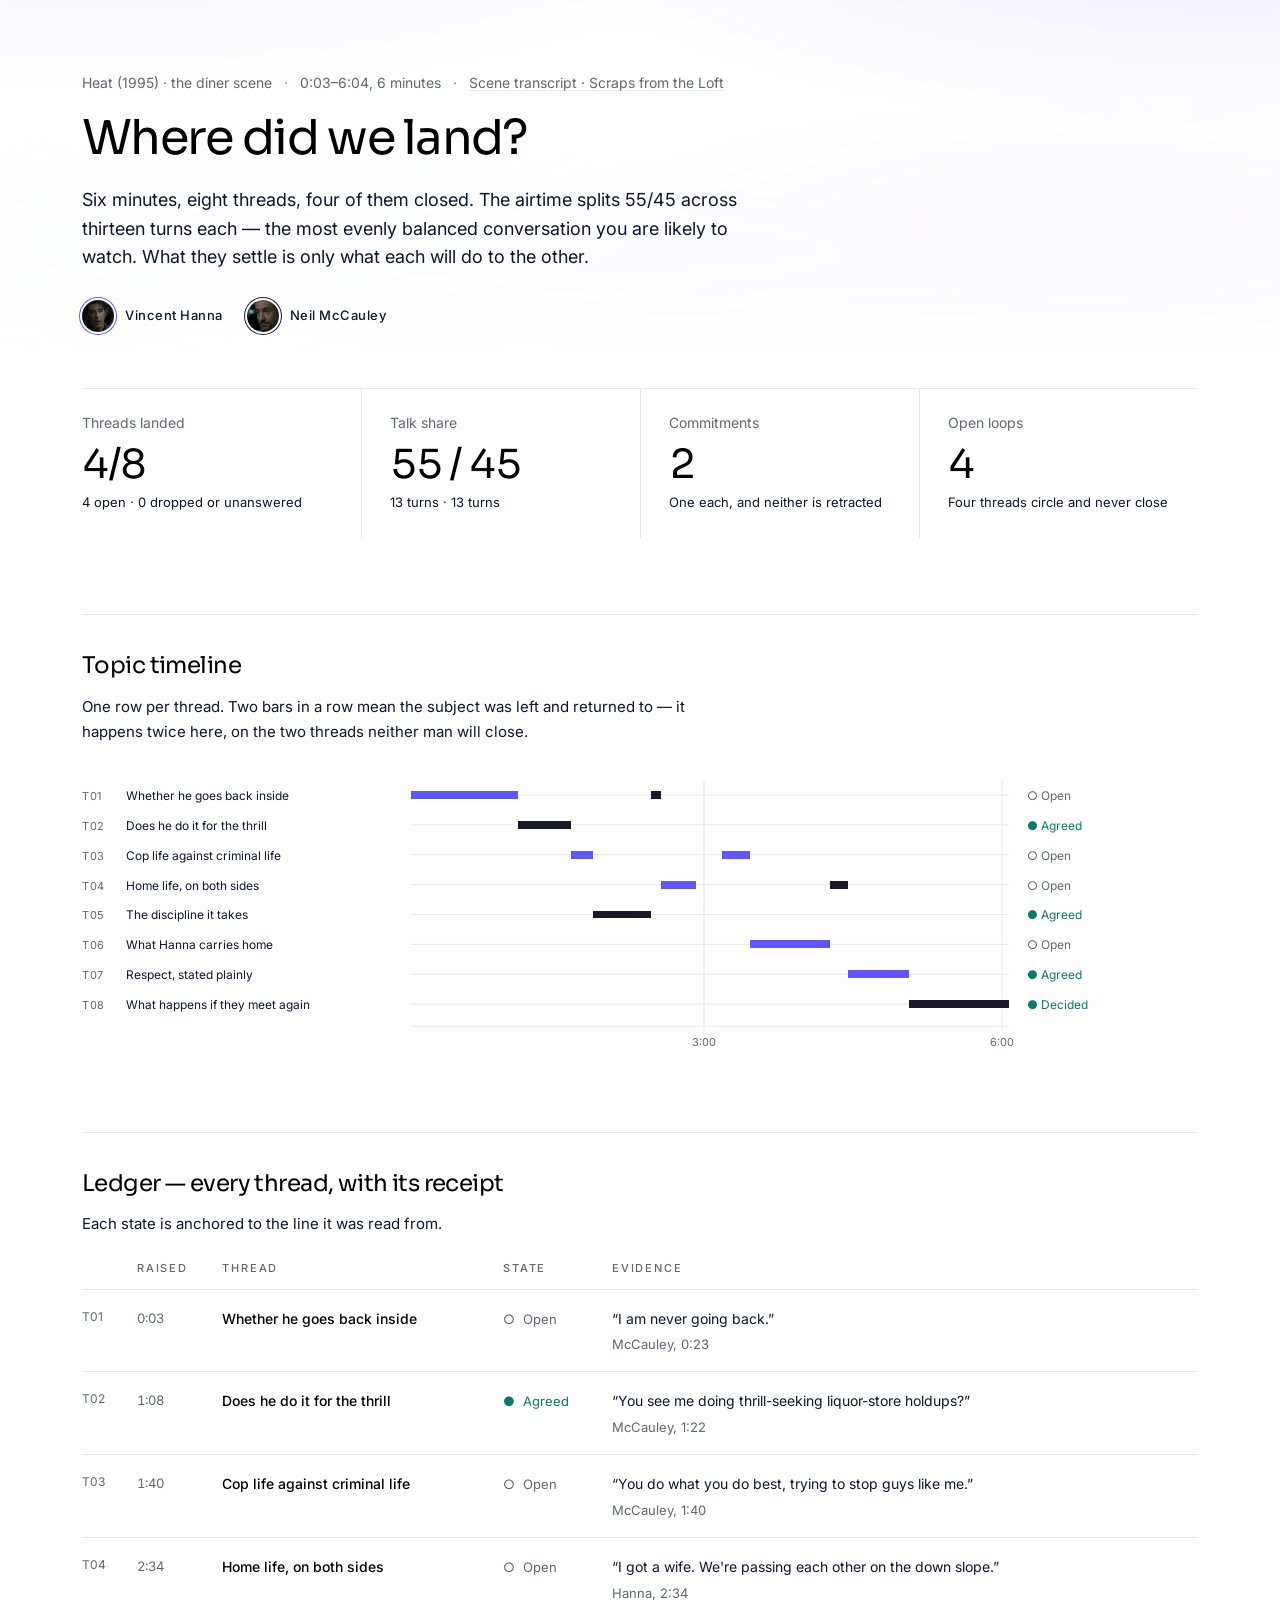
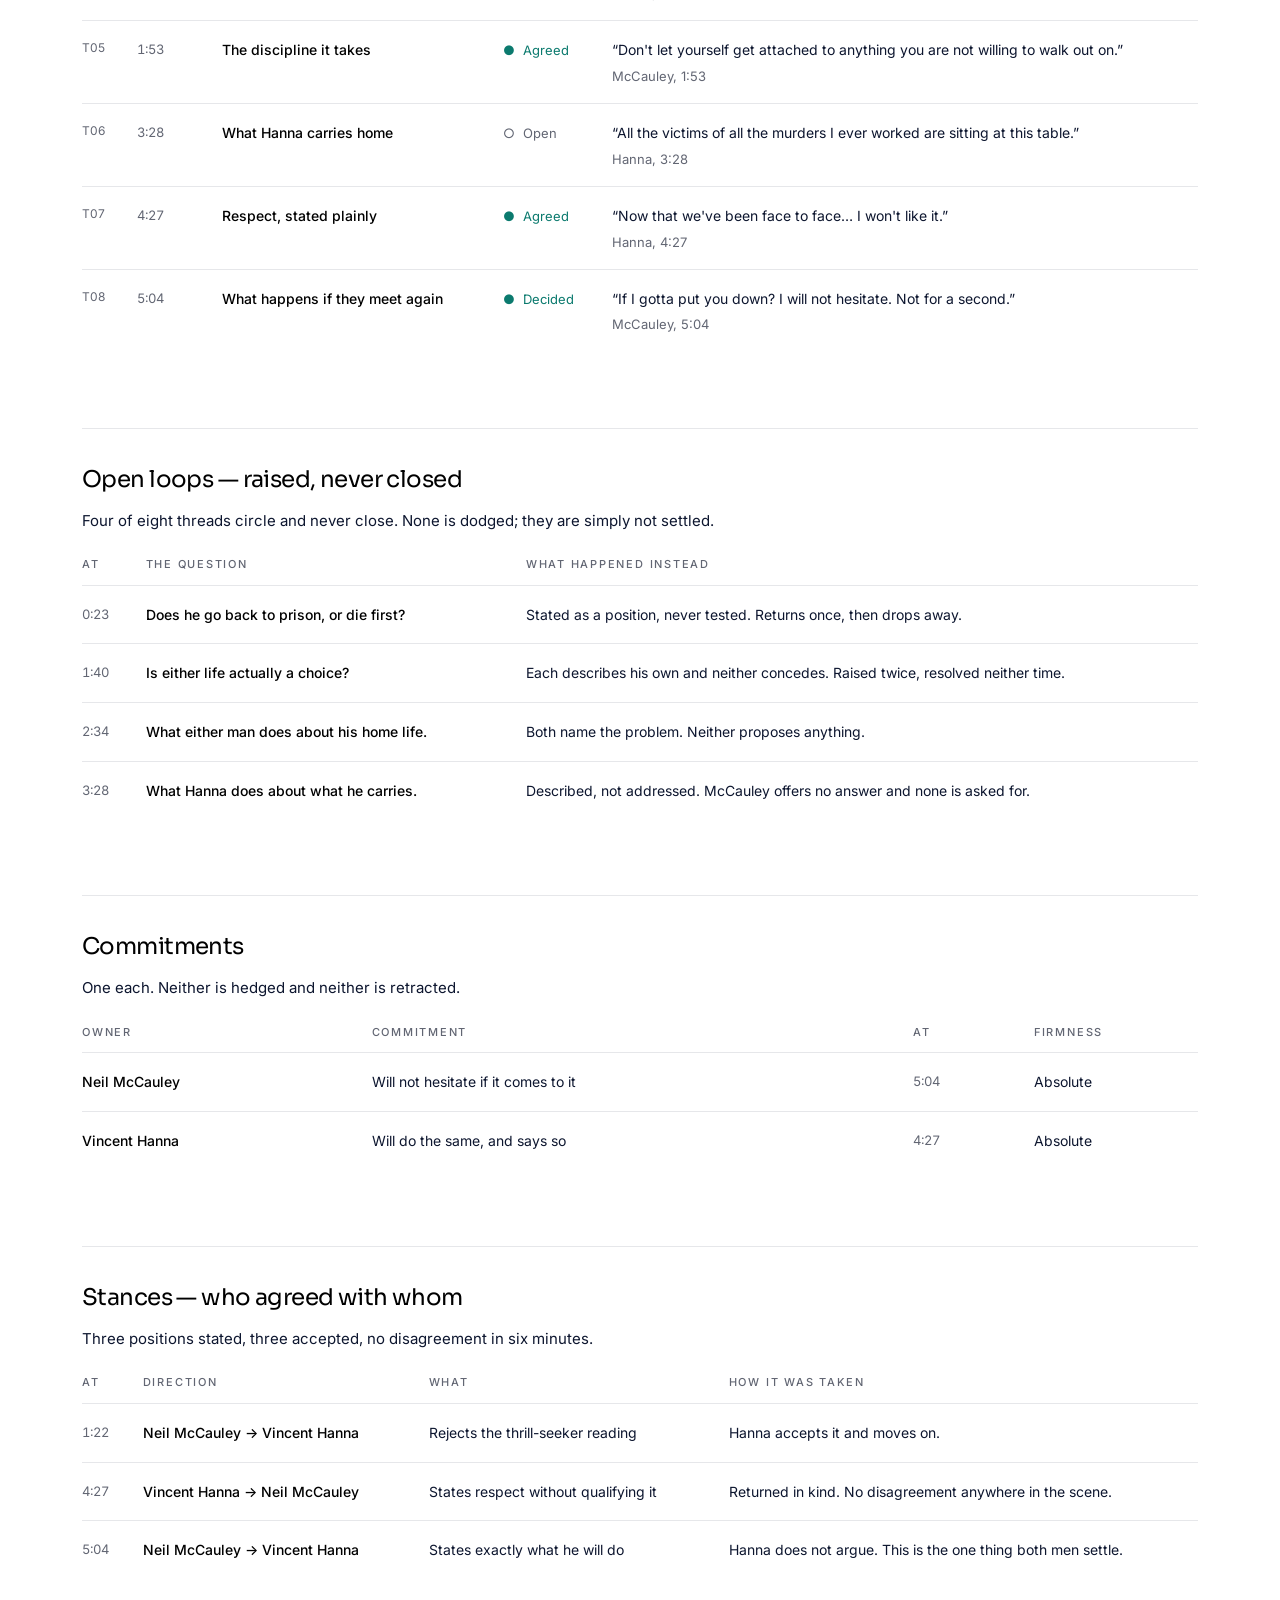
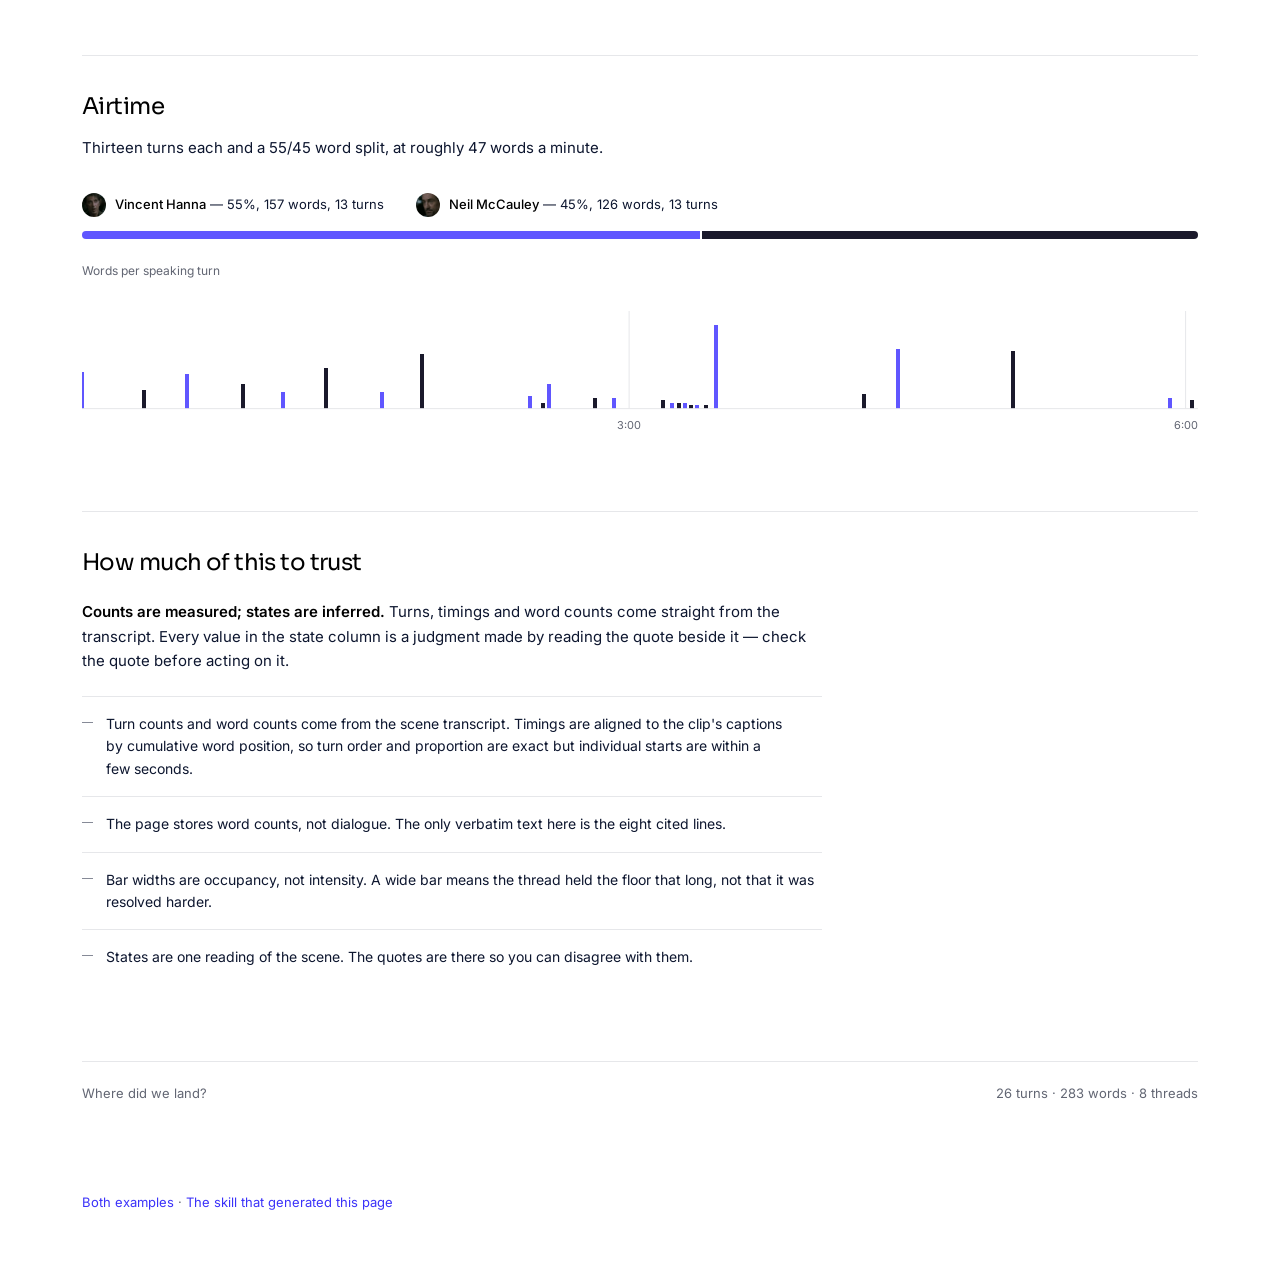
==== docs/heat.html @ 995e7cab "Publish two example ledgers on GitHub Pages Serve docs/ from main: a landing page and the two ledger" ====
<!doctype html>
<meta charset="utf-8">
<meta name="viewport" content="width=device-width,initial-scale=1">
<title>Where did we land?</title>

<script type="application/json" id="convo">
{"meta":{"title":"Where did we land?","kind":"Heat (1995) · the diner scene","source":"Scene transcript · Scraps from the Loft","start":3,"end":364,"headline":"Six minutes, eight threads, four of them closed. The airtime splits 55/45 across thirteen turns each — the most evenly balanced conversation you are likely to watch. What they settle is only what each will do to the other.","sourceUrl":"https://scrapsfromtheloft.com/movies/heat-restaurant-scene-de-niro-al-pacino-transcript/"},"participants":[{"name":"Vincent Hanna","avatar":"[data-uri]"},{"name":"Neil McCauley","avatar":"[data-uri]"}],"turns":[[0,3,18],[1,23,9],[0,37,17],[1,55,12],[0,68,8],[1,82,20],[0,100,8],[1,113,27],[0,148,6],[1,152,3],[0,154,12],[1,169,5],[0,175,5],[1,191,4],[0,194,3],[1,196,3],[0,198,3],[1,200,2],[0,202,2],[1,205,2],[0,208,41],[1,256,7],[0,267,29],[1,304,28],[0,355,5],[1,362,4]],"topics":[{"label":"Whether he goes back inside","segs":[[3,68,0],[148,154,1]],"state":"open","substantive":true,"quote":"I am never going back.","who":"McCauley","ts":"0:23"},{"label":"Does he do it for the thrill","segs":[[68,100,1]],"state":"agreed","substantive":true,"quote":"You see me doing thrill-seeking liquor-store holdups?","who":"McCauley","ts":"1:22"},{"label":"Cop life against criminal life","segs":[[100,113,0],[191,208,0]],"state":"open","substantive":true,"quote":"You do what you do best, trying to stop guys like me.","who":"McCauley","ts":"1:40"},{"label":"Home life, on both sides","segs":[[154,175,0],[256,267,1]],"state":"open","substantive":true,"quote":"I got a wife. We're passing each other on the down slope.","who":"Hanna","ts":"2:34"},{"label":"The discipline it takes","segs":[[113,148,1]],"state":"agreed","substantive":true,"quote":"Don't let yourself get attached to anything you are not willing to walk out on.","who":"McCauley","ts":"1:53"},{"label":"What Hanna carries home","segs":[[208,256,0]],"state":"open","substantive":true,"quote":"All the victims of all the murders I ever worked are sitting at this table.","who":"Hanna","ts":"3:28"},{"label":"Respect, stated plainly","segs":[[267,304,0]],"state":"agreed","substantive":true,"quote":"Now that we've been face to face… I won't like it.","who":"Hanna","ts":"4:27"},{"label":"What happens if they meet again","segs":[[304,364,1]],"state":"decided","substantive":true,"quote":"If I gotta put you down? I will not hesitate. Not for a second.","who":"McCauley","ts":"5:04"}],"commitmentsNote":"One each, and neither is retracted","openLoopsNote":"Four threads circle and never close","commitments":[{"owner":"Neil McCauley","what":"Will not hesitate if it comes to it","at":"5:04","firmness":"Absolute"},{"owner":"Vincent Hanna","what":"Will do the same, and says so","at":"4:27","firmness":"Absolute"}],"openLoops":[{"at":"0:23","question":"Does he go back to prison, or die first?","instead":"Stated as a position, never tested. Returns once, then drops away."},{"at":"1:40","question":"Is either life actually a choice?","instead":"Each describes his own and neither concedes. Raised twice, resolved neither time."},{"at":"2:34","question":"What either man does about his home life.","instead":"Both name the problem. Neither proposes anything."},{"at":"3:28","question":"What Hanna does about what he carries.","instead":"Described, not addressed. McCauley offers no answer and none is asked for."}],"stances":[{"at":"1:22","from":"Neil McCauley","to":"Vincent Hanna","what":"Rejects the thrill-seeker reading","note":"Hanna accepts it and moves on."},{"at":"4:27","from":"Vincent Hanna","to":"Neil McCauley","what":"States respect without qualifying it","note":"Returned in kind. No disagreement anywhere in the scene."},{"at":"5:04","from":"Neil McCauley","to":"Vincent Hanna","what":"States exactly what he will do","note":"Hanna does not argue. This is the one thing both men settle."}],"notes":{"timeline":"One row per thread. Two bars in a row mean the subject was left and returned to — it happens twice here, on the two threads neither man will close.","ledger":"Each state is anchored to the line it was read from.","openLoops":"Four of eight threads circle and never close. None is dodged; they are simply not settled.","commitments":"One each. Neither is hedged and neither is retracted.","stances":"Three positions stated, three accepted, no disagreement in six minutes.","airtime":"Thirteen turns each and a 55/45 word split, at roughly 47 words a minute."},"caveats":["Turn counts and word counts come from the scene transcript. Timings are aligned to the clip's captions by cumulative word position, so turn order and proportion are exact but individual starts are within a few seconds.","The page stores word counts, not dialogue. The only verbatim text here is the eight cited lines.","Bar widths are occupancy, not intensity. A wide bar means the thread held the floor that long, not that it was resolved harder.","States are one reading of the scene. The quotes are there so you can disagree with them."]}
</script>

<style>
@import url('https://fonts.googleapis.com/css2?family=Sora:wght@300;400;500&family=Inter:wght@400;500;600&display=swap');

:root{
  --bg:#FFFFFF;
  --tint:#F8FAFC;
  --panel:#F3F3F4;
  --ink:#000000;
  --ink2:#0D162F;
  /* #868A97 from the design file measures 3.44:1 on white — below the 4.5:1 body floor.
     Text uses the darker step; the original stays for non-text marks. */
  --muted:#626673;
  --muted-mark:#868A97;
  --line:#E6E7EA;
  --indigo:#6056FF;
  --indigo-deep:#3B32F9;
  --teal:#0E9384;        /* fills */
  --teal-text:#0B7A6E;   /* 5.22:1 on white */
  --ink-dark:#1A192B;
  --ease:cubic-bezier(.22,1,.36,1);

  --display: Sora, "Sora", -apple-system, "Helvetica Neue", Arial, sans-serif;
  --text: Inter, "Inter", -apple-system, "Helvetica Neue", Arial, sans-serif;
}

*{box-sizing:border-box}
html{-webkit-text-size-adjust:100%}
/* the hero wash bleeds past the viewport by design; clip it rather than scroll */
html,body{overflow-x:clip}
body{
  margin:0; background:var(--bg); color:var(--ink);
  font:400 16px/1.6 var(--text);
  -webkit-font-smoothing:antialiased; text-rendering:optimizeLegibility;
}
.wrap{max-width:1180px;margin:0 auto;padding:0 32px}

/* ── hero ───────────────────────────────────────────── */
.hero{position:relative;padding:72px 0 0}
.hero::before{
  content:"";position:absolute;left:-140px;right:-140px;top:-160px;height:520px;
  pointer-events:none;opacity:.22;z-index:-1;
  -webkit-mask-image:linear-gradient(#000 55%,transparent 100%);
          mask-image:linear-gradient(#000 55%,transparent 100%);
  background:
    radial-gradient(90% 80% at 12% 0%,   rgba(138,105,255,.55) 0%, rgba(138,105,255,0) 62%),
    radial-gradient(85% 75% at 92% 10%,  rgba(109,74,255,.55) 0%,  rgba(109,74,255,0) 62%),
    radial-gradient(85% 85% at 82% 100%, rgba(138,105,255,.5) 0%,  rgba(138,105,255,0) 60%),
    radial-gradient(80% 70% at 22% 100%, rgba(199,207,255,.6) 0%,  rgba(199,207,255,0) 65%);
}
.hero > *{position:relative}
.eyebrow{
  font:400 14px/1.5 var(--text);color:var(--muted);
  display:flex;gap:12px;flex-wrap:wrap;align-items:baseline
}
.eyebrow span::after{content:"·";margin-left:12px;color:var(--muted-mark)}
.eyebrow a{color:var(--muted);text-decoration:underline;text-underline-offset:2px;
  text-decoration-color:var(--line)}
.eyebrow a:hover{color:var(--ink2);text-decoration-color:currentColor}
.eyebrow span:last-child::after{content:""}
h1{
  font:400 clamp(34px,5vw,48px)/1.14 var(--display);
  letter-spacing:-.035em;color:var(--ink);margin:18px 0 0;max-width:16ch;text-wrap:balance
}
.lede-hero{font:400 18px/1.6 var(--text);color:var(--ink2);max-width:62ch;margin:20px 0 0;
  text-wrap:pretty}
.key{display:flex;gap:24px;flex-wrap:wrap;margin:28px 0 0;
  font:500 13px/1.4 var(--text);letter-spacing:.04em;color:var(--ink2)}
.key i{display:inline-block;width:22px;height:6px;border-radius:9999px;margin-right:9px;vertical-align:1px}
/* optional participant avatar; the ring carries the speaker colour the bar would have */
.av{width:32px;height:32px;border-radius:50%;object-fit:cover;margin-right:11px;
  vertical-align:middle;background:var(--panel)}

/* ── stat band (rules, not cards) ───────────────────── */
.stats{display:grid;grid-template-columns:repeat(auto-fit,minmax(200px,1fr));
  margin:56px 0 0;border-top:1px solid var(--line);background:var(--bg)}
.stat{padding:24px 28px 26px;border-left:1px solid var(--line);min-width:0}
.stat:first-child{border-left:none;padding-left:0}
.stat .k{font:400 14px/1.4 var(--text);color:var(--muted)}
.stat .v{font:400 40px/1.1 var(--display);letter-spacing:-.035em;color:var(--ink);
  margin:10px 0 6px;font-variant-numeric:tabular-nums}
.stat .n{font:400 13px/1.5 var(--text);color:var(--ink2);text-wrap:pretty}

/* ── sections ───────────────────────────────────────── */
section{margin-top:76px;padding-top:36px;border-top:1px solid var(--line)}
h2{margin:0;font:400 23px/1.3 var(--display);letter-spacing:-.025em;color:var(--ink);
  text-wrap:balance;max-width:34ch}
.lede{font:400 15px/1.65 var(--text);color:var(--ink2);max-width:72ch;margin:14px 0 0;
  text-wrap:pretty}

.plot{margin-top:28px;overflow-x:auto}
svg{display:block;width:100%;height:auto;min-width:820px}
.rowlab{font:400 12px var(--text);fill:var(--ink2)}
.rowid{font:400 11px var(--text);fill:var(--muted);letter-spacing:.06em}
.tick{font:400 11px var(--text);fill:var(--muted)}
.grid{stroke:var(--line);stroke-width:1}
.rule{stroke:var(--line);stroke-width:1}
.axis{stroke:var(--line);stroke-width:1}
.seg{shape-rendering:crispEdges;transition:opacity .15s var(--ease)}
svg:hover .seg{opacity:.45}
svg .seg:hover{opacity:1}
.tag{font:400 12px var(--text)}
.f-ok{fill:var(--teal-text)} .f-warn{fill:var(--muted)} .f-bad{fill:var(--ink)}

/* ── tables (hairlines only) ────────────────────────── */
.tbl{margin-top:24px;overflow-x:auto}
table{width:100%;border-collapse:collapse;min-width:720px}
th{
  text-align:left;font:500 11px/1.4 var(--text);letter-spacing:.16em;text-transform:uppercase;
  color:var(--muted);padding:0 24px 12px 0;border-bottom:1px solid var(--line);white-space:nowrap
}
th:last-child{padding-right:0}
td{padding:18px 24px 18px 0;border-bottom:1px solid var(--line);vertical-align:top;
  font:400 14px/1.55 var(--text);color:var(--ink2);text-wrap:pretty}
td:last-child{padding-right:0}
tr:last-child td{border-bottom:none}
tbody tr{transition:background-color .15s var(--ease)}
tbody tr:hover{background:var(--tint)}
.tnum{font-variant-numeric:tabular-nums;color:var(--muted);white-space:nowrap;font-size:13px}
.rid{color:var(--muted);white-space:nowrap;font-size:12px}
.hd{color:var(--ink);font-weight:500}
q{quotes:'“' '”';display:block;color:var(--ink2)}
.attr{display:block;margin-top:6px;font:400 13px/1.4 var(--text);color:var(--muted)}
.tg{white-space:nowrap;font:400 13px/1.4 var(--text)}
.tg .dot{margin-right:8px}
.tg.ok{color:var(--teal-text)} .tg.warn{color:var(--muted)} .tg.bad{color:var(--ink)}

/* ── airtime ────────────────────────────────────────── */
.share{display:flex;height:8px;border-radius:9999px;overflow:hidden;margin:14px 0 0;gap:2px}
.share div{height:100%}
.sharekey{display:flex;gap:32px;flex-wrap:wrap;
  font:400 13px/1.4 var(--text);color:var(--ink2);margin:32px 0 0}
.plotcap{font:400 12px/1.4 var(--text);color:var(--muted);margin:24px 0 0}
.nowrap{white-space:nowrap}
.sharekey b{font-weight:500;color:var(--ink)}
.sharekey .av{width:24px;height:24px;margin-right:9px}

/* ── trust ──────────────────────────────────────────── */
.trust{margin-top:22px;max-width:74ch}
.trust .hdl{font-weight:600;color:var(--ink)}
.trust p{margin:0;font:400 15px/1.65 var(--text);color:var(--ink2);text-wrap:pretty}
.trust ul{margin:22px 0 0;padding:0;list-style:none}
.trust li{padding:16px 0 16px 24px;border-top:1px solid var(--line);position:relative;
  font:400 14px/1.6 var(--text);color:var(--ink2);text-wrap:pretty}
.trust li::before{content:"";position:absolute;left:0;top:25px;width:11px;height:1px;
  background:var(--muted-mark)}
.trust li b{color:var(--ink);font-weight:500}

footer{margin-top:76px;padding:22px 0 64px;border-top:1px solid var(--line);
  display:flex;justify-content:space-between;gap:20px;flex-wrap:wrap;
  font:400 13px/1.4 var(--text);color:var(--muted)}
.err{color:#B3261E;padding:24px 0;font:500 15px var(--text)}

/* horizontally scrollable regions are keyboard-reachable */
.plot:focus-visible,.tbl:focus-visible{outline:2px solid var(--indigo);outline-offset:3px}

@media (prefers-reduced-motion: reduce){
  *,*::before,*::after{transition-duration:.01ms !important;animation-duration:.01ms !important}
  svg:hover .seg{opacity:1}
}
</style>

<div class="wrap" id="root"></div>

<script>
(function(){
  var root = document.getElementById('root');
  var SVGNS = 'http://www.w3.org/2000/svg';

  /* Every value from the JSON reaches the page as a text node or an attribute,
     never as parsed markup — a transcript cannot inject HTML. */
  function el(tag, cls, txt, parent){
    var e = document.createElement(tag);
    if (cls) e.className = cls;
    if (txt !== undefined && txt !== null) e.textContent = String(txt);
    if (parent) parent.appendChild(e);
    return e;
  }
  function sv(tag, attrs, parent){
    var e = document.createElementNS(SVGNS, tag);
    for (var k in attrs) e.setAttribute(k, attrs[k]);
    if (parent) parent.appendChild(e);
    return e;
  }
  function fail(msg){ el('div','err', msg, root); }

  var D;
  try { D = JSON.parse(document.getElementById('convo').textContent); }
  catch(e){ return fail('Bad JSON in the #convo block: ' + e.message); }
  if (!D || D.REPLACE_THIS) return fail('Template not filled in — replace the #convo JSON block.');

  /* state → [label, tone, glyph] */
  var STATE = {
    decided:['Decided','ok','●'], agreed:['Agreed','ok','●'],
    action:['Action owned','ok','●'], closed:['Closed','ok','●'],
    open:['Open','warn','○'], partial:['Half-decided','warn','◐'],
    ambiguous:['No explicit answer','warn','◐'],
    unanswered:['No reply','bad','✕'], dropped:['Dropped','bad','✕']
  };
  var st_of = function(k){ return STATE[k] || ['Unclassified','warn','○']; };
  var mmss = function(s){ return Math.floor(s/60) + ':' + String(s%60).padStart(2,'0'); };
  var pad2 = function(n){ return String(n).padStart(2,'0'); };
  // turn[2] is the spoken text (counted here) or a pre-counted number.
  var wc = function(v){
    return typeof v === 'number' ? v : String(v).trim().split(/\s+/).filter(Boolean).length;
  };
  // Speakers: indigo, then deep ink — the design system's flow-diagram treatment.
  var RAMP = ['var(--indigo)','var(--ink-dark)','var(--teal)','var(--muted)',
              'var(--indigo-deep)','#5B6170','#9C99B8','#C7CFFF'];
  var scol = function(i){ return RAMP[i % RAMP.length]; };
  /* Optional participants[].avatar. data:image or http(s) only, so the JSON block cannot
     point the browser at anything else. Omit it and the page renders exactly as before. */
  function avatar(p, parent){
    if (!p.avatar || !/^(data:image\/|https?:\/\/)/.test(p.avatar)) return null;
    var a = el('img','av', null, parent);
    a.src = p.avatar; a.alt = '';
    return a;
  }

  var P = D.participants, T0 = D.meta.start, T1 = D.meta.end, SPAN = T1 - T0;

  /* ---------- derived stats ---------- */
  var stat = P.map(function(p){ return {name:p.name, turns:0, words:0}; });
  D.turns.forEach(function(t){
    if (t[0] < 0 || t[0] >= P.length) return;
    stat[t[0]].turns += 1; stat[t[0]].words += wc(t[2]);
  });
  var totW = stat.reduce(function(a,s){ return a + s.words; }, 0) || 1;
  stat.forEach(function(s){ s.pct = Math.round(100*s.words/totW); });

  var subst = D.topics.filter(function(t){ return t.substantive; });
  var tone  = function(t){ return st_of(t.state)[1]; };
  var nOk   = subst.filter(function(t){ return tone(t)==='ok';   }).length;
  var nWarn = subst.filter(function(t){ return tone(t)==='warn'; }).length;
  var nBad  = subst.filter(function(t){ return tone(t)==='bad';  }).length;

  /* ---------- geometry ---------- */
  var W=1120, LBL=330, PADR=190, PLOT=W-LBL-PADR, ROW=30, BAR=8;
  var X = function(t){ return LBL + (t-T0)/SPAN*PLOT; };
  var STEP = SPAN > 2400 ? 300 : 180;
  var firstTick = Math.ceil(T0/STEP)*STEP;

  function section(title, lede){
    var s = el('section', null, null, root);
    el('h2', null, title, s);
    if (lede) el('p','lede', lede, s);
    return s;
  }
  function scroller(cls, parent, label){
    var d = el('div', cls, null, parent);
    d.tabIndex = 0; d.setAttribute('role','region'); d.setAttribute('aria-label', label);
    return d;
  }
  // cells: string | {cls,text} | {q,attr} | {tag:{label,tone,glyph}}
  function table(parent, label, cols, rows){
    var box = scroller('tbl', parent, label);
    var t = el('table', null, null, box);
    var hr = el('tr', null, null, el('thead', null, null, t));
    cols.forEach(function(c){ el('th', null, c, hr); });
    var tb = el('tbody', null, null, t);
    rows.forEach(function(cells){
      var tr = el('tr', null, null, tb);
      cells.forEach(function(c){
        if (c === null || typeof c !== 'object'){ el('td', null, c === null ? '' : c, tr); return; }
        var td = el('td', c.cls || null, null, tr);
        if (c.q !== undefined){
          el('q', null, c.q, td);
          if (c.attr) el('span','attr', c.attr, td);
        } else if (c.tag){
          var sp = el('span', 'tg ' + c.tag.tone, null, td);
          el('span','dot', c.tag.glyph, sp);
          sp.appendChild(document.createTextNode(c.tag.label));
        } else {
          td.textContent = c.text === undefined ? '' : String(c.text);
        }
      });
    });
  }

  /* ---------- hero ---------- */
  var hero = el('div','hero', null, root);
  var eb = el('div','eyebrow', null, hero);
  el('span', null, D.meta.kind || 'Conversation record', eb);
  el('span', null, mmss(T0) + '–' + mmss(T1) + ', ' + Math.round(SPAN/60) + ' minutes', eb);
  /* meta.sourceUrl is optional: when the transcript came from a public page, cite it. */
  var srcSpan = el('span', null, null, eb);
  if (D.meta.sourceUrl && /^https?:\/\//.test(D.meta.sourceUrl)){
    var sa = el('a', null, D.meta.source || D.meta.sourceUrl, srcSpan);
    sa.href = D.meta.sourceUrl; sa.rel = 'noopener noreferrer'; sa.target = '_blank';
  } else {
    srcSpan.textContent = D.meta.source || '';
  }
  el('h1', null, D.meta.title, hero);
  el('p','lede-hero', D.meta.headline, hero);
  var key = el('div','key', null, hero);
  P.forEach(function(p,i){
    var k = el('span', null, null, key);
    var av = avatar(p, k);
    if (av) av.style.boxShadow = '0 0 0 2px var(--bg), 0 0 0 3px ' + scol(i);
    else el('i', null, null, k).style.background = scol(i);
    k.appendChild(document.createTextNode(p.name));
  });

  var stats = el('div','stats', null, root);
  function stile(k, v, n){
    var d = el('div','stat', null, stats);
    el('div','k', k, d); el('div','v', v, d); el('div','n', n, d);
  }
  stile('Threads landed', nOk + '/' + subst.length,
        nWarn + ' open · ' + nBad + ' dropped or unanswered');
  stile('Talk share', stat.map(function(s){ return s.pct; }).join(' / '),
        stat.map(function(s){ return s.turns + ' turns'; }).join(' · '));
  stile('Commitments', String(D.commitments.length), D.commitmentsNote || '');
  stile('Open loops', String(D.openLoops.length), D.openLoopsNote || '');

  /* ---------- 01 timeline ---------- */
  var s1sec = section('Topic timeline', D.notes.timeline);
  var plot = scroller('plot', s1sec, 'Topic occupancy over time');
  var H = ROW*D.topics.length + 44;
  var s1 = sv('svg', {viewBox:'0 0 '+W+' '+H, role:'img',
                      'aria-label':'Topic occupancy over time'}, plot);
  for (var t = firstTick; t < T1; t += STEP){
    sv('line', {'class':'grid', x1:X(t).toFixed(1), x2:X(t).toFixed(1),
                y1:8, y2:18+ROW*D.topics.length}, s1);
    sv('text', {'class':'tick', x:X(t).toFixed(1), y:34+ROW*D.topics.length,
                'text-anchor':'middle'}, s1).textContent = mmss(t);
  }
  D.topics.forEach(function(tp, i){
    var y = 18 + i*ROW, cy = y + BAR/2;
    sv('text', {'class':'rowid', x:0, y:y+BAR+1}, s1).textContent = 'T'+pad2(i+1);
    sv('text', {'class':'rowlab', x:44, y:y+BAR+1}, s1).textContent =
      tp.label.length > 40 ? tp.label.slice(0,39) + '…' : tp.label;
    sv('line', {'class':'rule', x1:LBL, x2:LBL+PLOT, y1:cy, y2:cy}, s1);
    tp.segs.forEach(function(s){
      var w = Math.max(3, X(s[1]) - X(s[0]));
      var r = sv('rect', {'class':'seg', fill:scol(s[2]), x:X(s[0]).toFixed(1), y:y,
                          width:w.toFixed(1), height:BAR}, s1);
      sv('title', {}, r).textContent =
        tp.label + ' — ' + mmss(s[0]) + '–' + mmss(s[1]) + ', ' + P[s[2]].name;
    });
    var stt = st_of(tp.state);
    var g = sv('text', {'class':'tag f-'+stt[1], x:LBL+PLOT+18, y:y+BAR+1}, s1);
    g.textContent = stt[2] + '  ' + stt[0];
  });
  sv('line', {'class':'axis', x1:LBL, x2:LBL+PLOT,
              y1:14+ROW*D.topics.length, y2:14+ROW*D.topics.length}, s1);

  /* ---------- 02 ledger ---------- */
  var s2 = section('Ledger — every thread, with its receipt', D.notes.ledger);
  table(s2, 'Thread ledger', ['','Raised','Thread','State','Evidence'], D.topics.map(function(tp,i){
    var stt = st_of(tp.state);
    return [
      {cls:'rid',  text:'T'+pad2(i+1)},
      {cls:'tnum', text:mmss(tp.segs[0][0])},
      {cls:'hd',   text:tp.label},
      {tag:{label:stt[0], tone:stt[1], glyph:stt[2]}},
      {q:tp.quote, attr:tp.who + ', ' + tp.ts}
    ];
  }));

  /* ---------- 03 open loops ---------- */
  var s3 = section('Open loops — raised, never closed', D.notes.openLoops);
  table(s3, 'Open loops', ['At','The question','What happened instead'], D.openLoops.map(function(o){
    return [{cls:'tnum', text:o.at}, {cls:'hd', text:o.question}, o.instead];
  }));

  /* ---------- 04 commitments ---------- */
  var s4 = section('Commitments', D.notes.commitments);
  table(s4, 'Commitments', ['Owner','Commitment','At','Firmness'], D.commitments.map(function(c){
    return [{cls:'hd', text:c.owner}, c.what, {cls:'tnum', text:c.at}, c.firmness];
  }));

  /* ---------- 05 stances ---------- */
  var s5 = section('Stances — who agreed with whom', D.notes.stances);
  table(s5, 'Stances', ['At','Direction','What','How it was taken'], D.stances.map(function(s){
    return [{cls:'tnum', text:s.at}, {cls:'hd nowrap', text:s.from + ' → ' + s.to}, s.what, s.note];
  }));

  /* ---------- 06 airtime ---------- */
  var s6sec = section('Airtime', D.notes.airtime);
  var sk = el('div','sharekey', null, s6sec);
  stat.forEach(function(s,i){
    var w = el('span', null, null, sk);
    avatar(P[i], w);
    el('b', null, s.name, w);
    w.appendChild(document.createTextNode(' — ' + s.pct + '%, ' +
      s.words.toLocaleString() + ' words, ' + s.turns + ' turns'));
  });
  var share = el('div','share', null, s6sec);
  stat.forEach(function(s,i){
    var d = el('div', null, null, share);
    d.style.background = scol(i); d.style.flex = String(s.words);
  });
  el('p','plotcap','Words per speaking turn', s6sec);
  var plot6 = scroller('plot', s6sec, 'Words per speaking turn over time');
  var TH = 128, maxw = Math.max.apply(null, D.turns.map(function(t){ return wc(t[2]); })) || 1;
  var X2 = function(t){ return (t-T0)/SPAN*W; };   // full-width; own axis, not the timeline's
  var s6 = sv('svg', {viewBox:'0 0 '+W+' '+TH, role:'img',
                      'aria-label':'Words per speaking turn over time'}, plot6);
  for (var t6 = firstTick; t6 < T1; t6 += STEP){
    sv('line', {'class':'grid', x1:X2(t6).toFixed(1), x2:X2(t6).toFixed(1), y1:4, y2:TH-26}, s6);
    sv('text', {'class':'tick', x:X2(t6).toFixed(1), y:TH-6, 'text-anchor':'middle'}, s6)
      .textContent = mmss(t6);
  }
  D.turns.forEach(function(t7){
    if (t7[0] < 0 || t7[0] >= P.length) return;
    var n = wc(t7[2]), h = Math.max(1.5, n/maxw*(TH-44));
    var r = sv('rect', {'class':'seg', fill:scol(t7[0]), x:(X2(t7[1])-2).toFixed(1),
                        y:(TH-26-h).toFixed(1), width:4, height:h.toFixed(1)}, s6);
    sv('title', {}, r).textContent = P[t7[0]].name + ' at ' + mmss(t7[1]) + ' — ' + n + ' words';
  });
  sv('line', {'class':'axis', x1:0, x2:W, y1:TH-26, y2:TH-26}, s6);

  /* ---------- 07 trust ---------- */
  var s7 = section('How much of this to trust');
  var tr = el('div','trust', null, s7);
  var p = el('p', null, null, tr);
  el('span','hdl','Counts are measured; states are inferred. ', p);
  p.appendChild(document.createTextNode(
    'Turns, timings and word counts come straight from the transcript. Every value in the state ' +
    'column is a judgment made by reading the quote beside it — check the quote before acting on it.'));
  var ul = el('ul', null, null, tr);
  D.caveats.forEach(function(c){ el('li', null, c, ul); });

  var f = el('footer', null, null, root);
  el('span', null, D.meta.title, f);
  el('span', null, D.turns.length + ' turns · ' + totW.toLocaleString() +
                   ' words · ' + D.topics.length + ' threads', f);
})();
</script>

<style>
.sitenav{max-width:1180px;margin:0 auto;padding:26px 32px 72px;
  font:400 13px/1.6 Inter,-apple-system,"Helvetica Neue",Arial,sans-serif;color:#626673}
.sitenav a{color:#3B32F9;text-decoration:none}
.sitenav a:hover{text-decoration:underline}
</style>
<div class="sitenav">
  <a href="./">Both examples</a> · <a
  href="https://github.com/gnurio/where-did-we-land">The skill that generated this page</a>
</div>
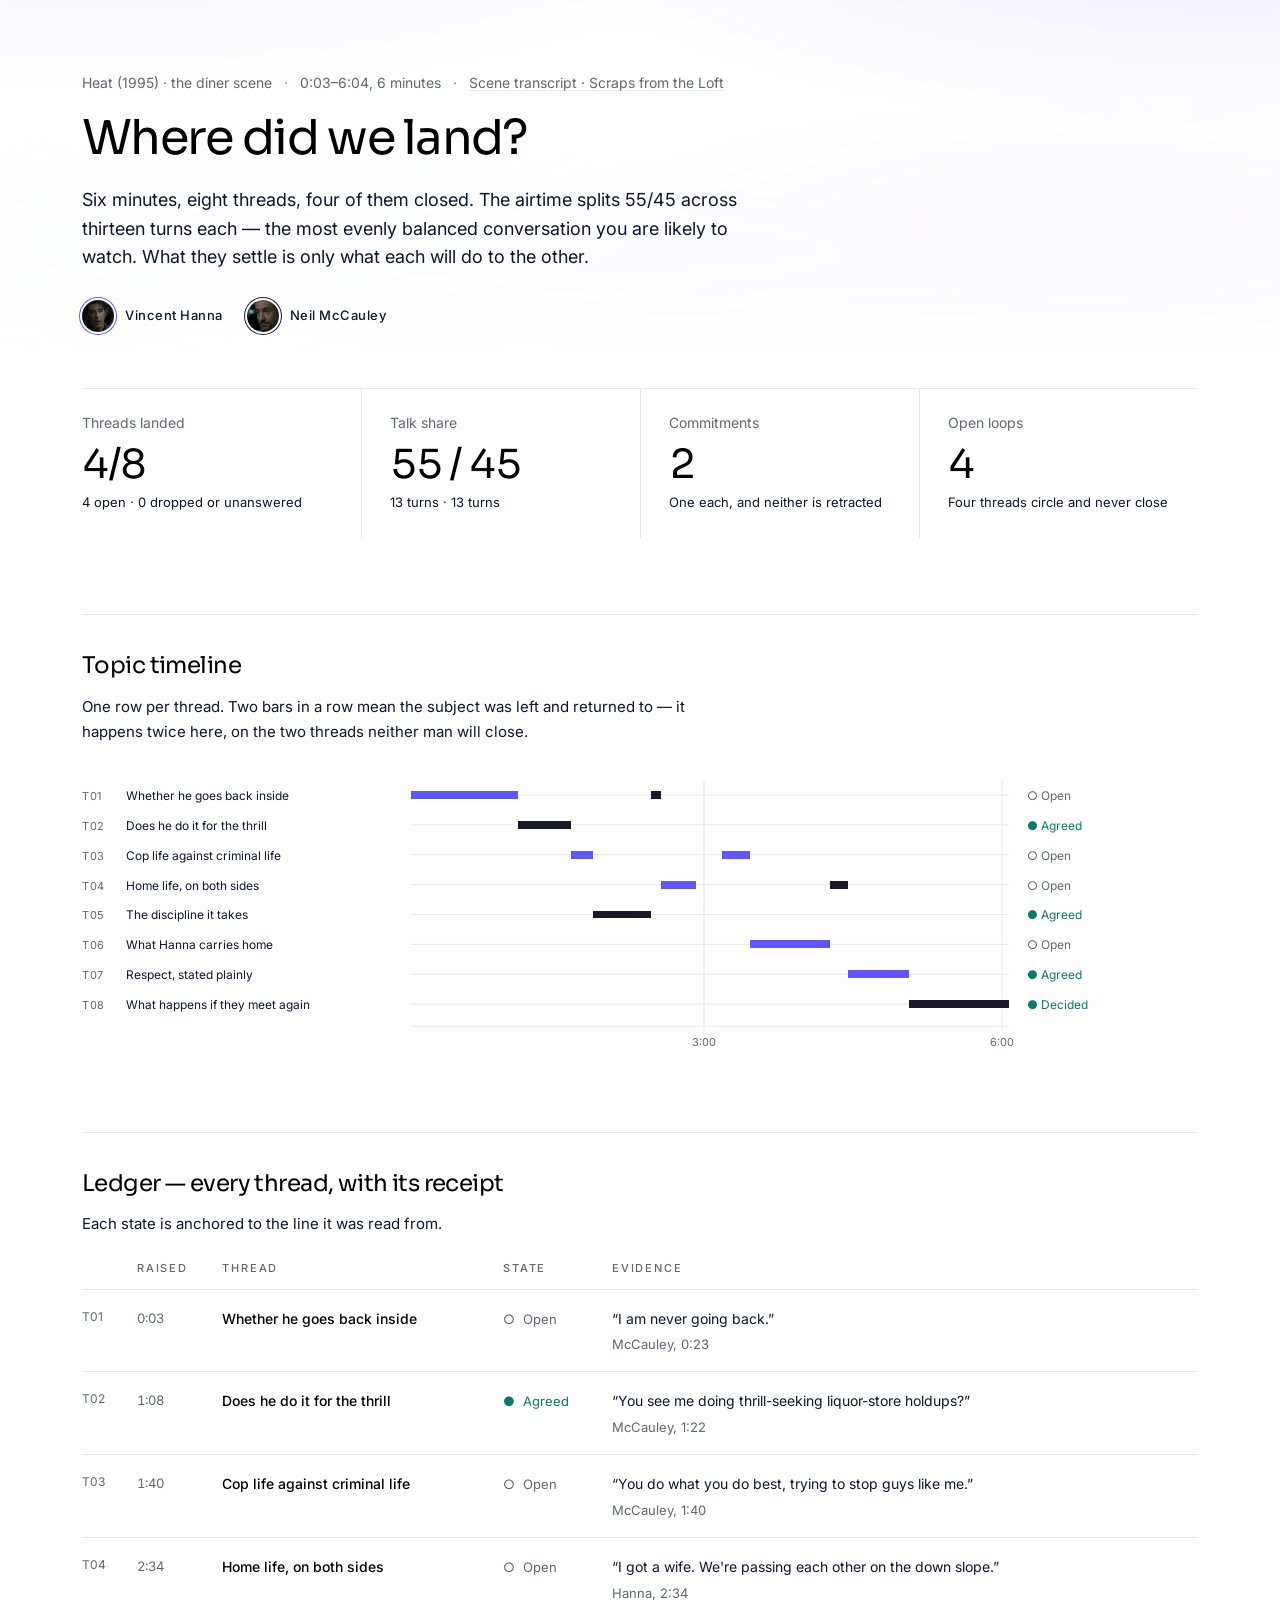
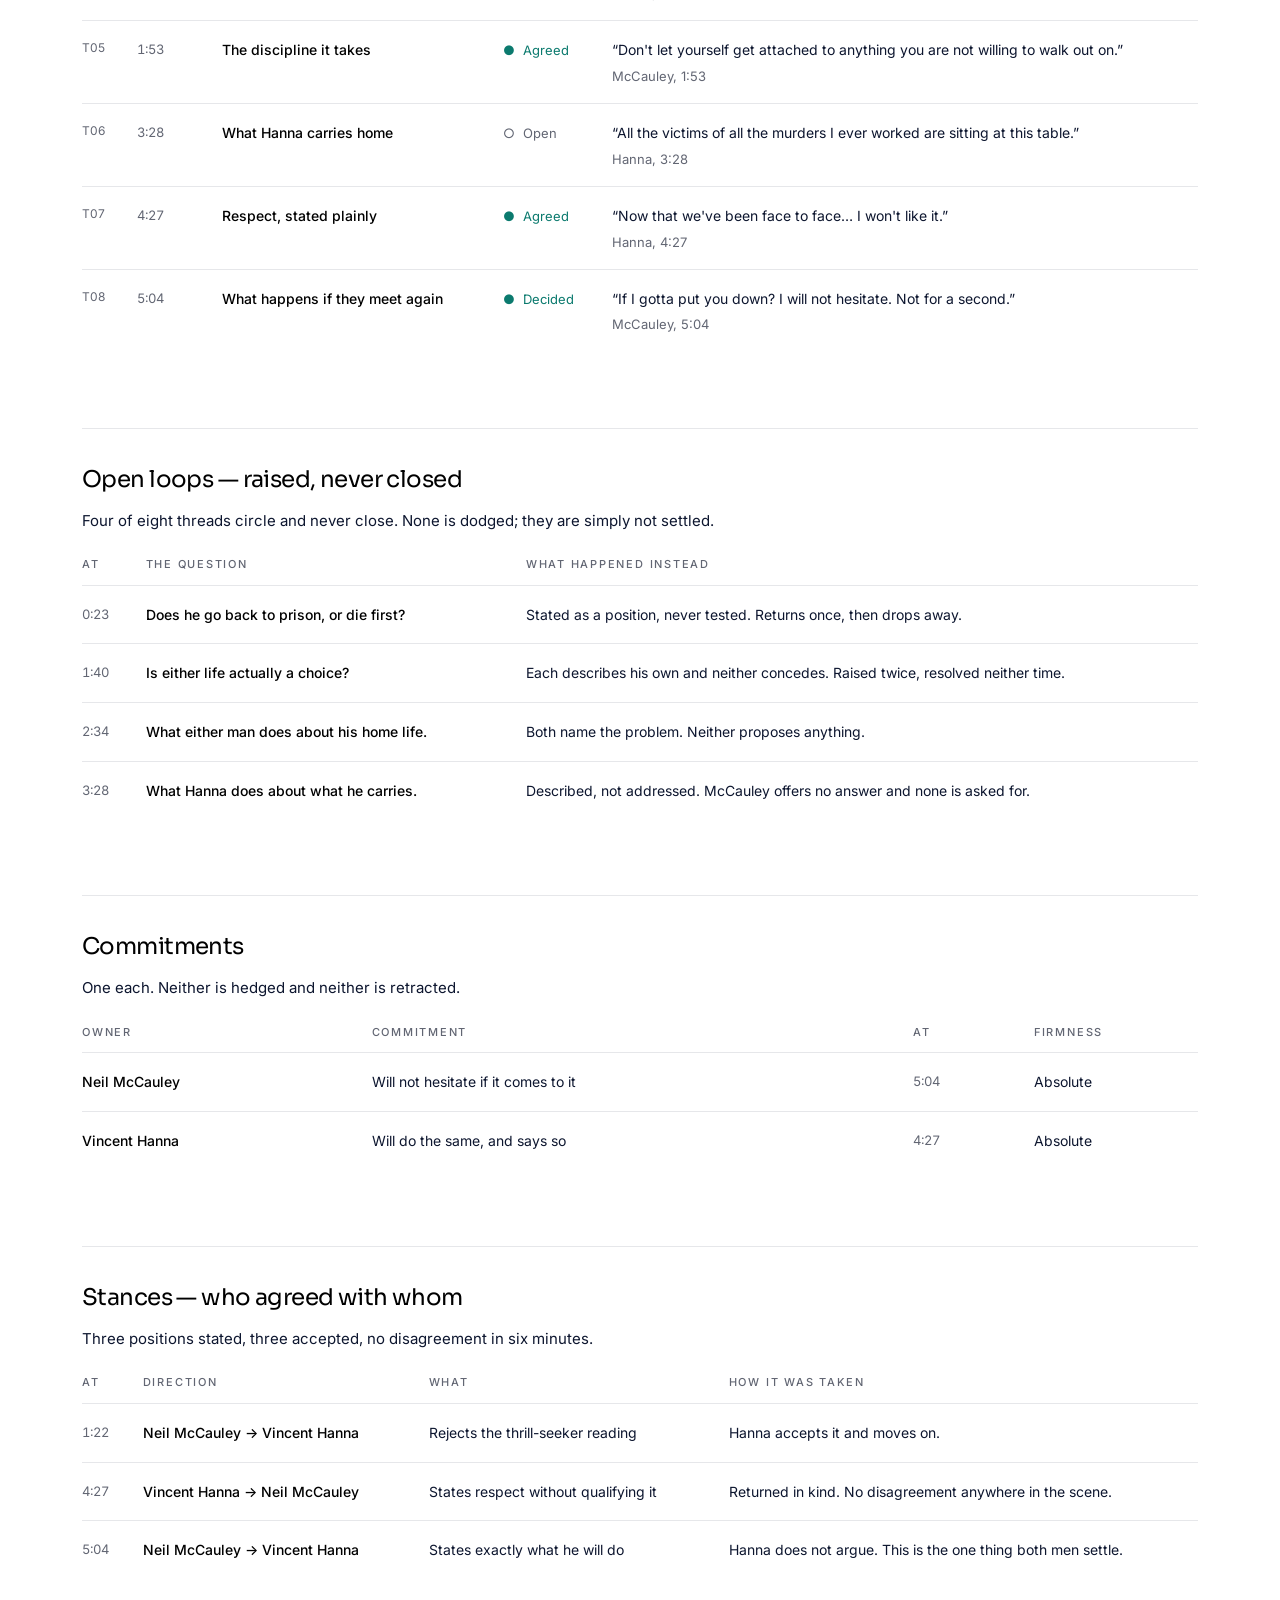
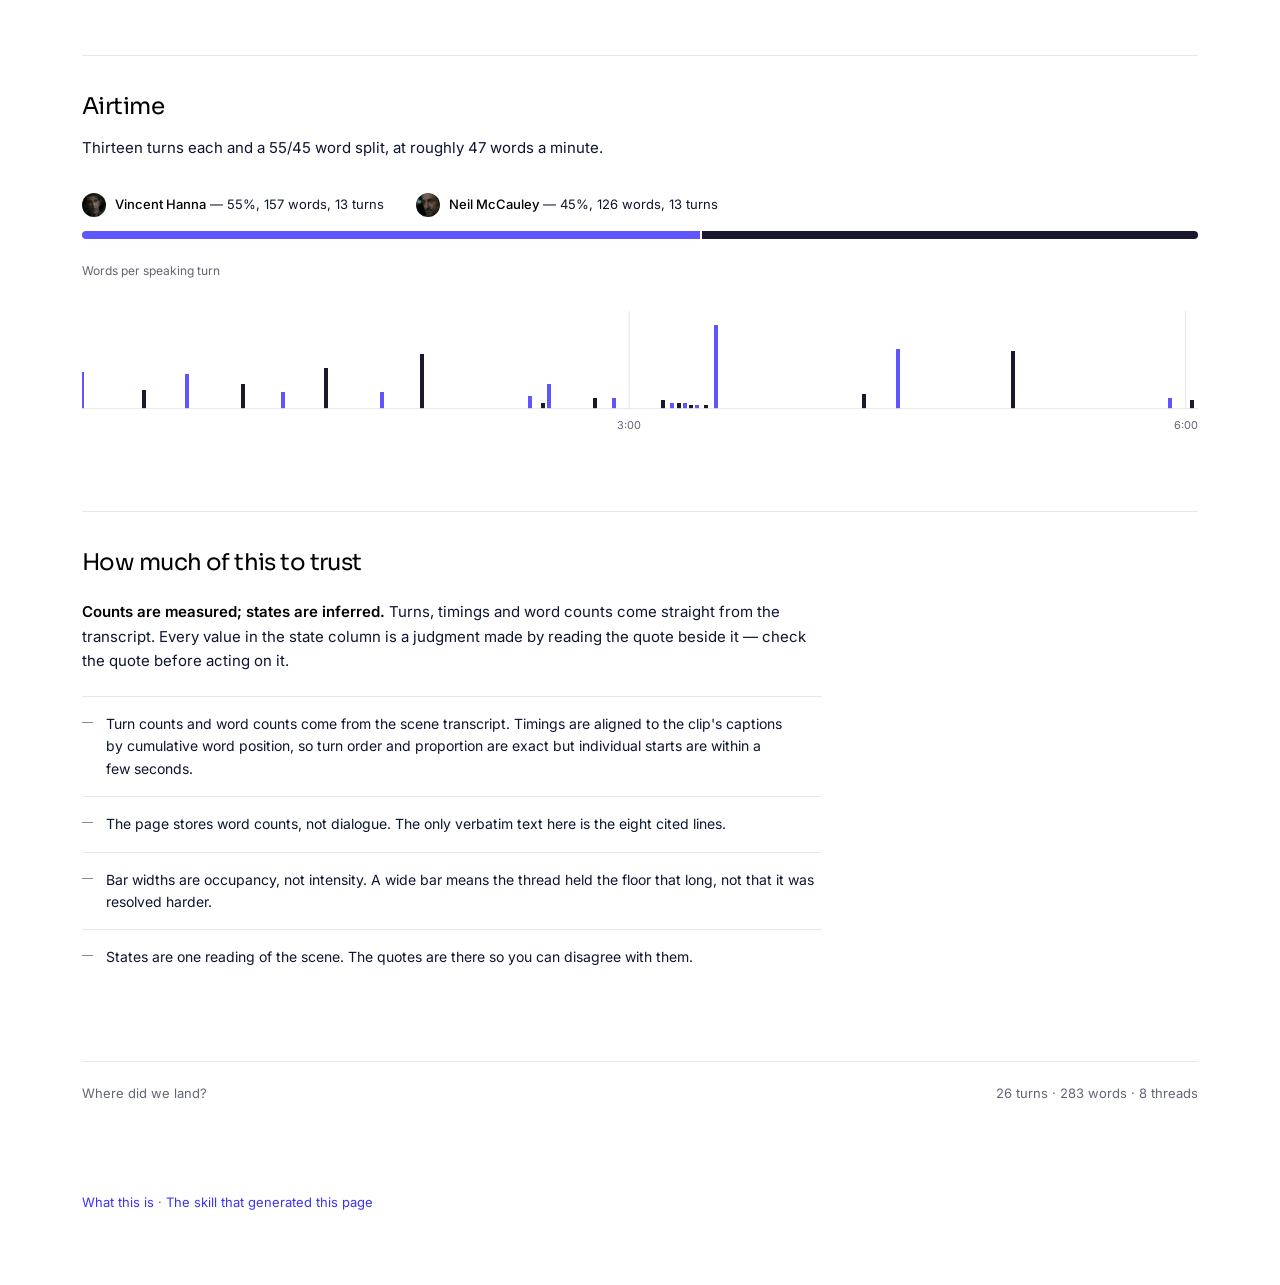
==== commit c6f76b7f: "Show only the Heat ledger as the public example The pricing-sync page was the eval fixture from eval" ====
--- a/docs/heat.html
+++ b/docs/heat.html
@@ -444,6 +444,6 @@
 .sitenav a:hover{text-decoration:underline}
 </style>
 <div class="sitenav">
-  <a href="./">Both examples</a> · <a
+  <a href="./">What this is</a> · <a
   href="https://github.com/gnurio/where-did-we-land">The skill that generated this page</a>
 </div>
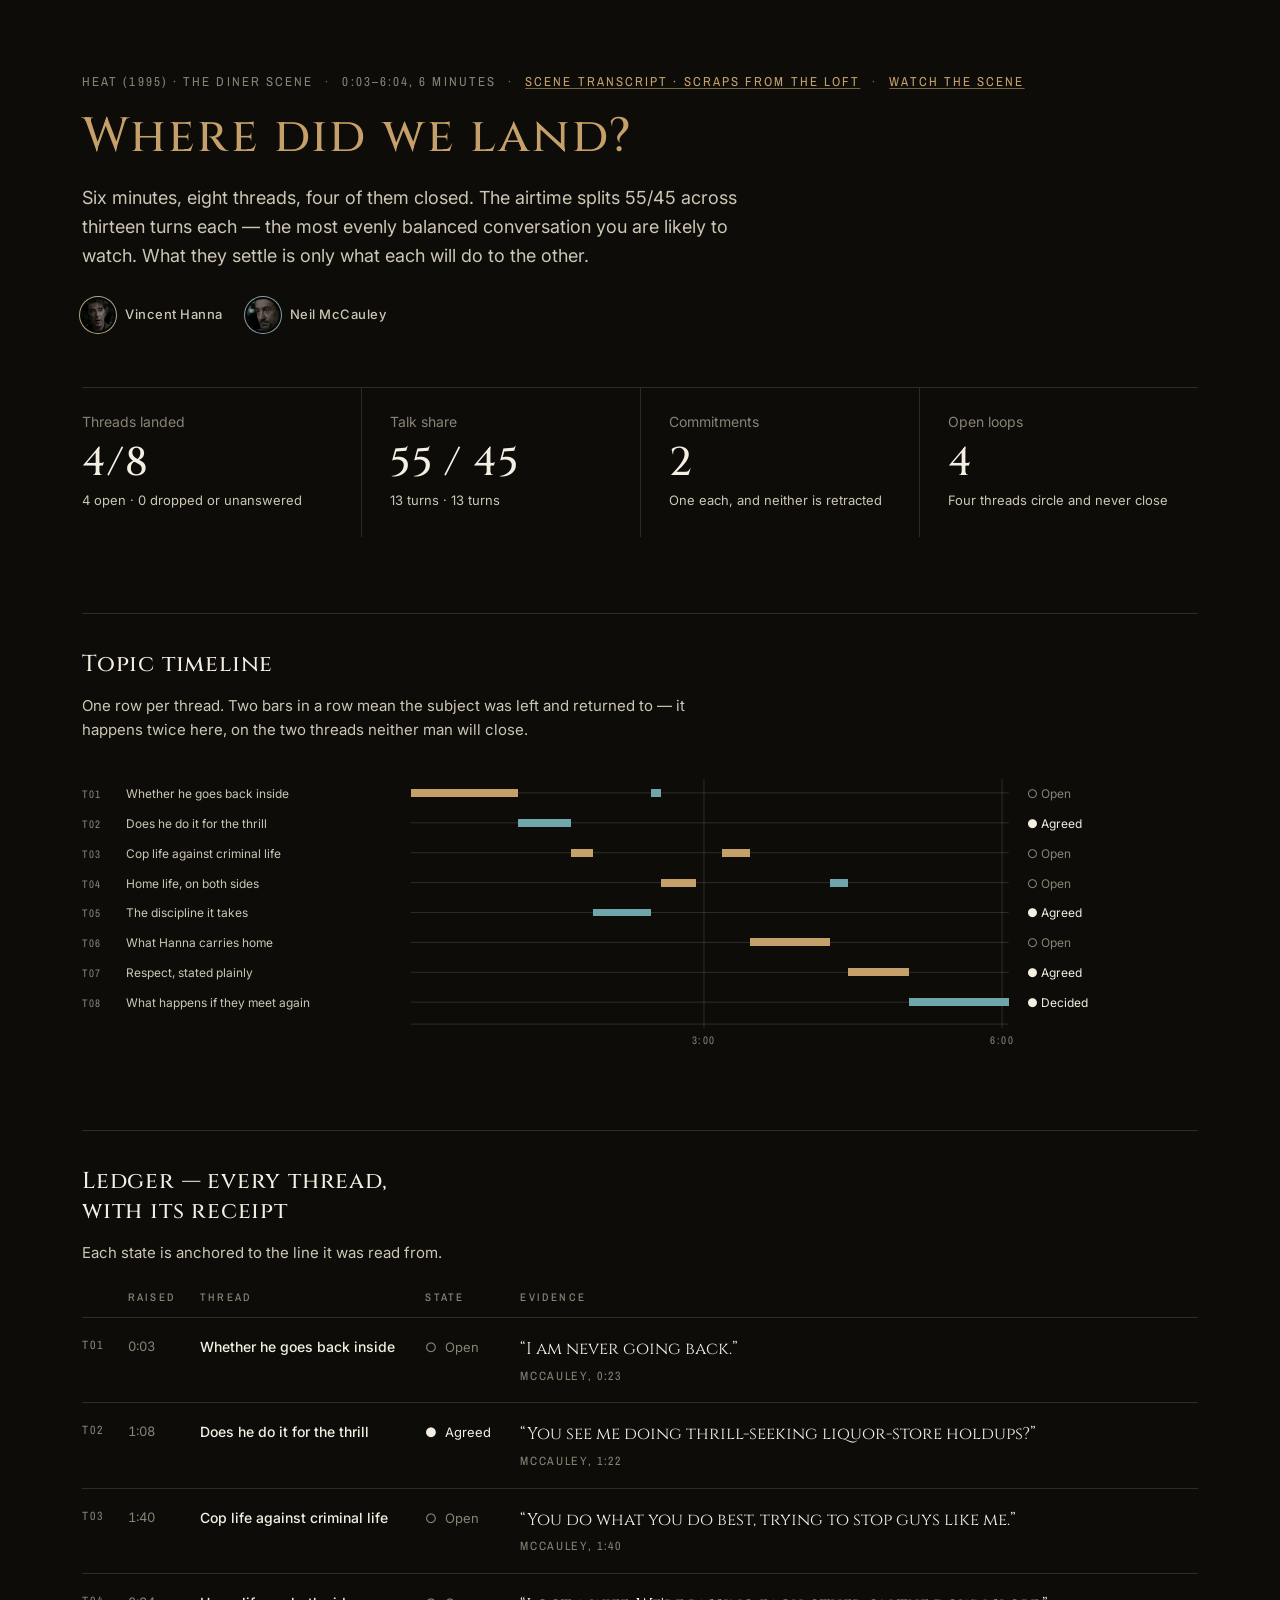
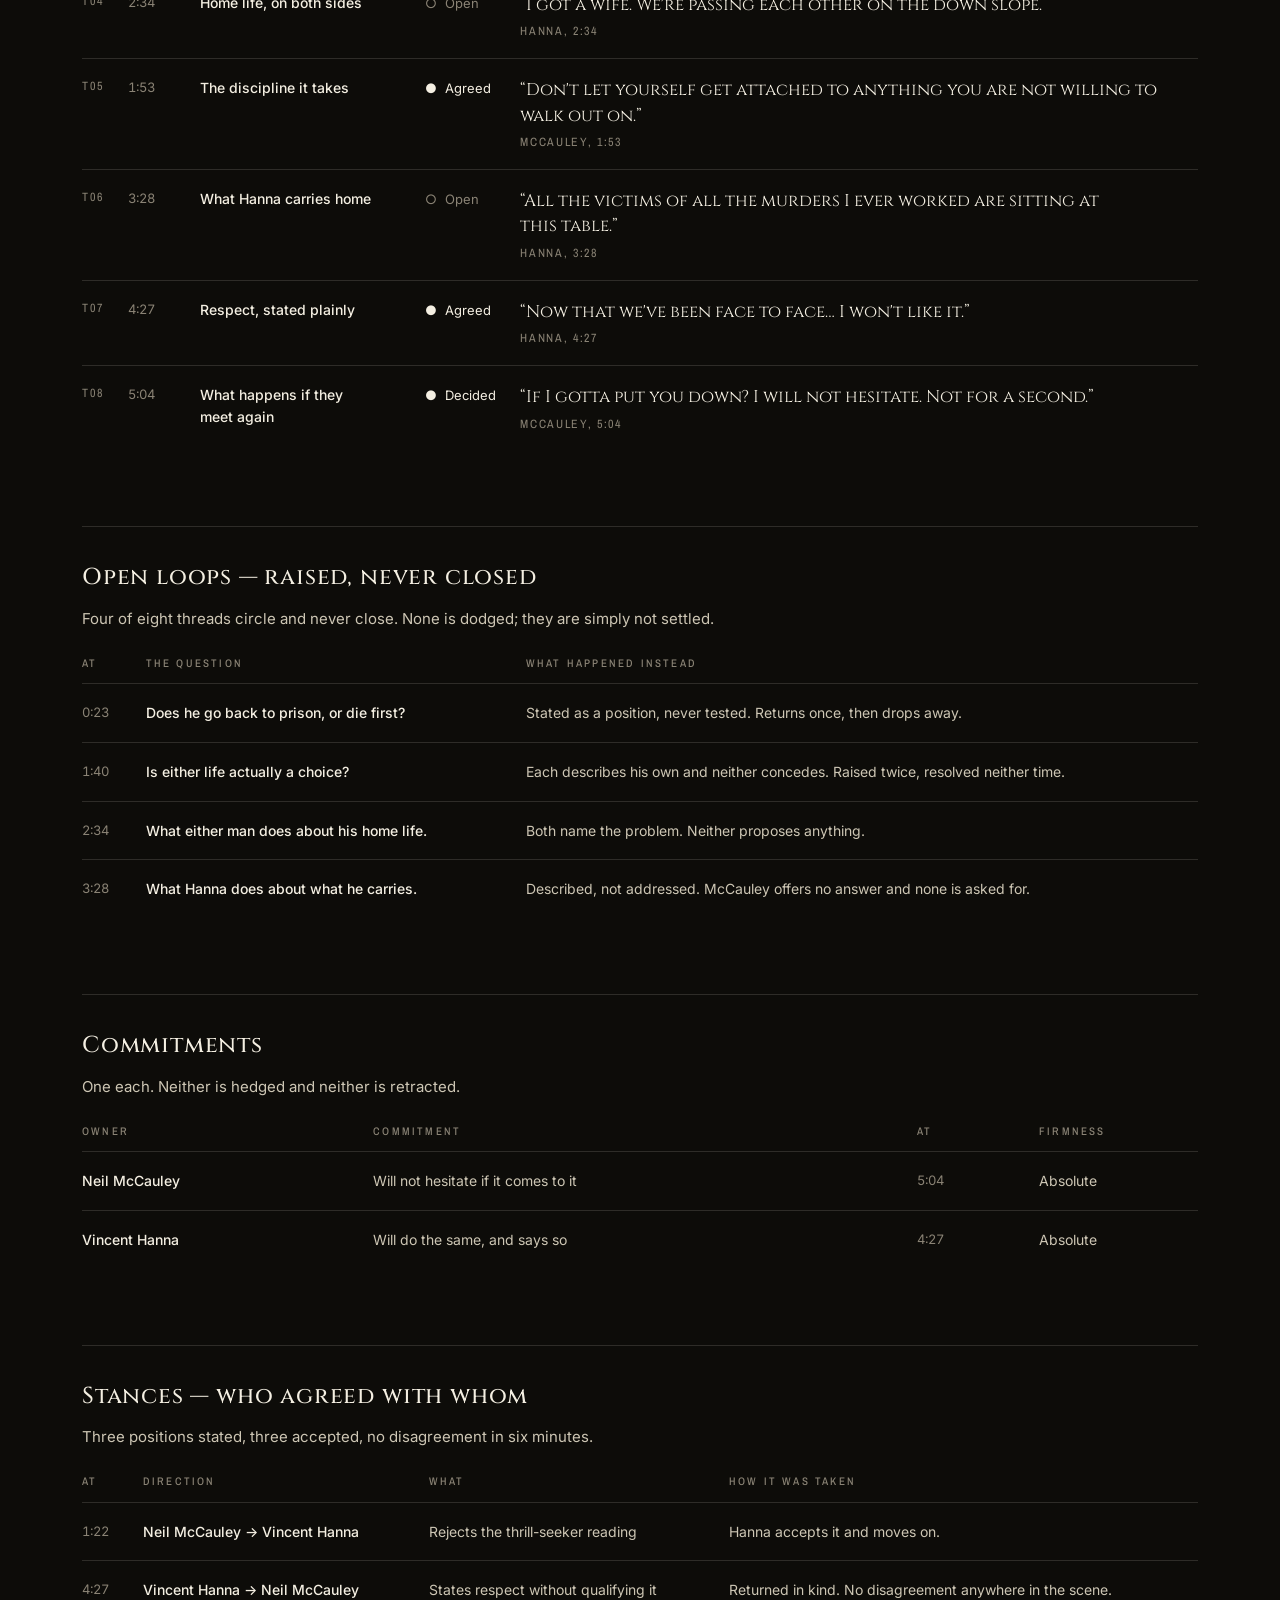
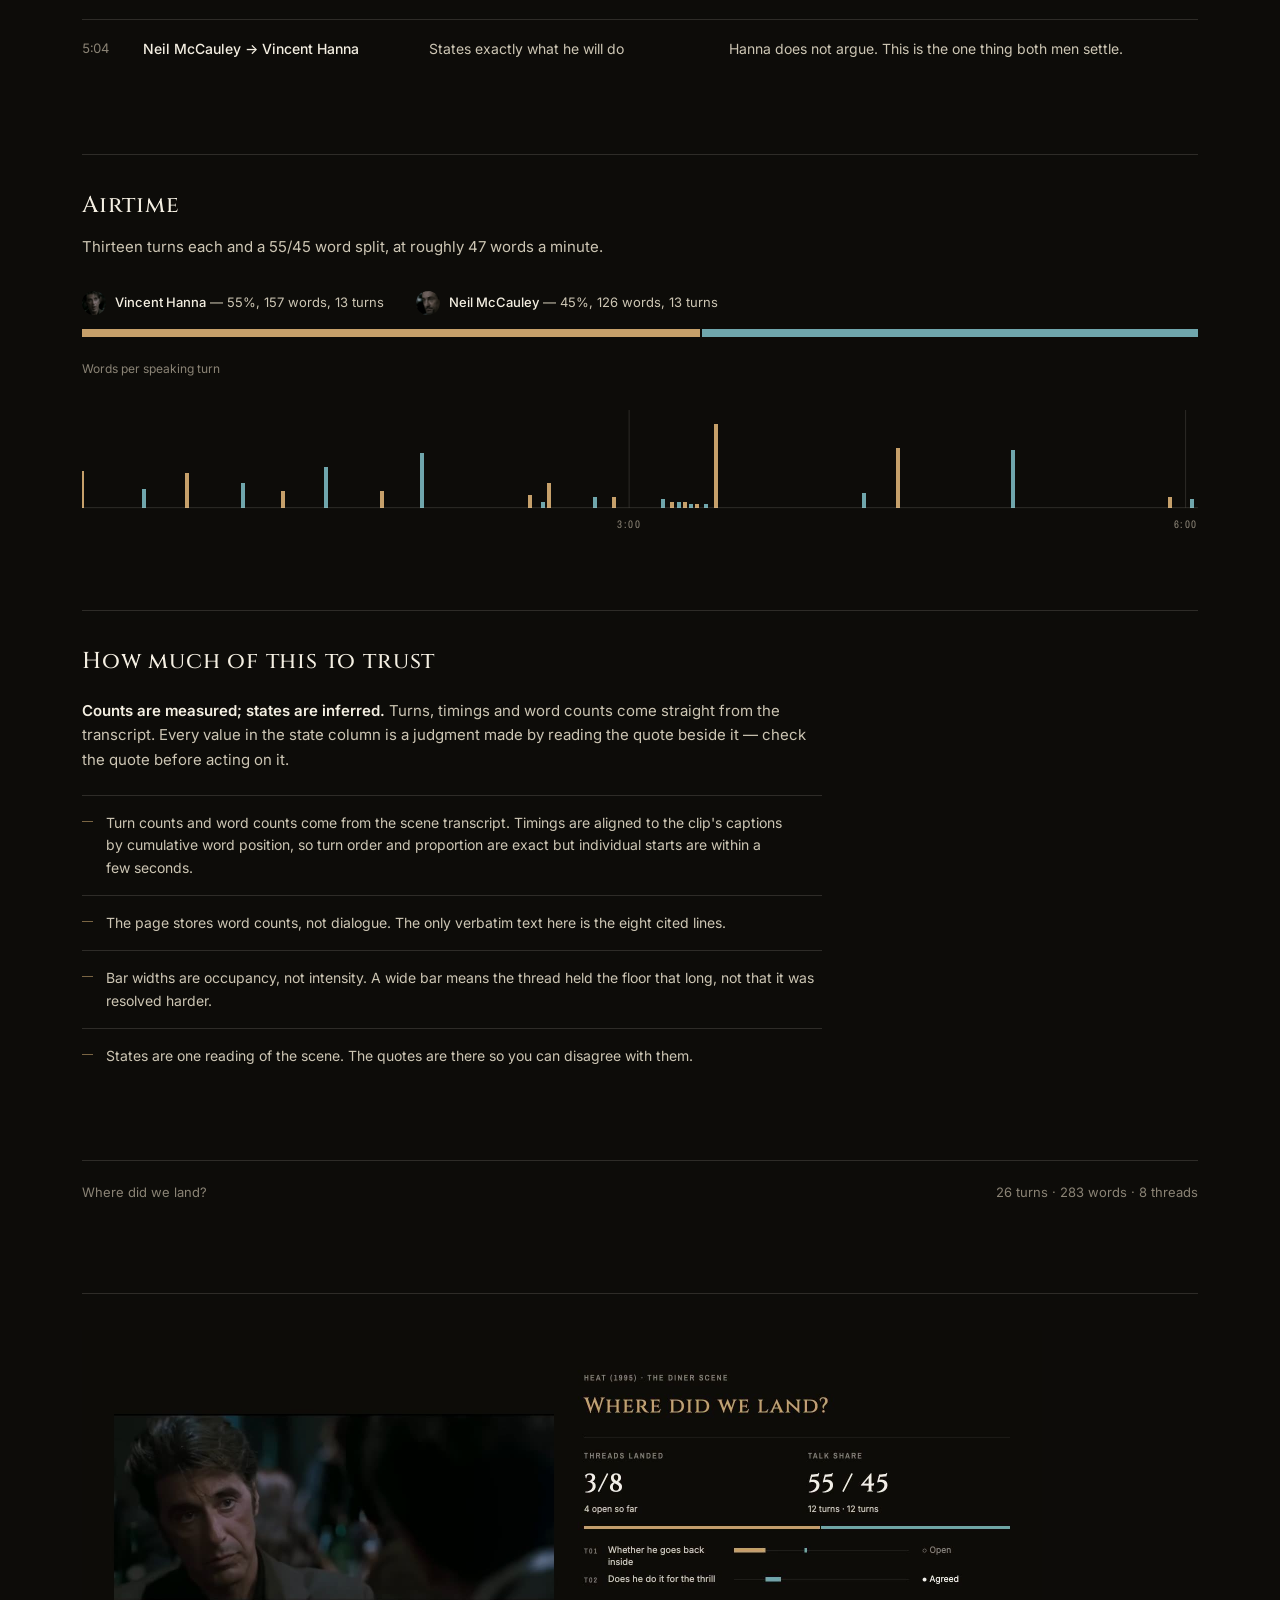
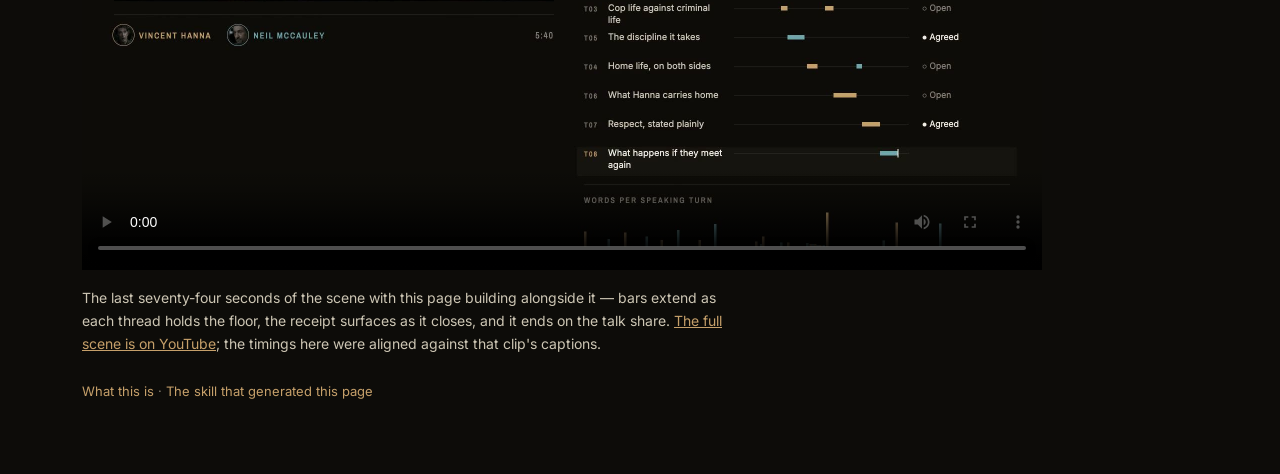
==== commit 942c5637: "Skin the Heat page in noir and host the video on Pages The Heat example now carries the Heat Noir pa" ====
--- a/docs/heat.html
+++ b/docs/heat.html
@@ -4,7 +4,7 @@
 <title>Where did we land?</title>
 
 <script type="application/json" id="convo">
-{"meta":{"title":"Where did we land?","kind":"Heat (1995) · the diner scene","source":"Scene transcript · Scraps from the Loft","start":3,"end":364,"headline":"Six minutes, eight threads, four of them closed. The airtime splits 55/45 across thirteen turns each — the most evenly balanced conversation you are likely to watch. What they settle is only what each will do to the other.","sourceUrl":"https://scrapsfromtheloft.com/movies/heat-restaurant-scene-de-niro-al-pacino-transcript/"},"participants":[{"name":"Vincent Hanna","avatar":"[data-uri]"},{"name":"Neil McCauley","avatar":"[data-uri]"}],"turns":[[0,3,18],[1,23,9],[0,37,17],[1,55,12],[0,68,8],[1,82,20],[0,100,8],[1,113,27],[0,148,6],[1,152,3],[0,154,12],[1,169,5],[0,175,5],[1,191,4],[0,194,3],[1,196,3],[0,198,3],[1,200,2],[0,202,2],[1,205,2],[0,208,41],[1,256,7],[0,267,29],[1,304,28],[0,355,5],[1,362,4]],"topics":[{"label":"Whether he goes back inside","segs":[[3,68,0],[148,154,1]],"state":"open","substantive":true,"quote":"I am never going back.","who":"McCauley","ts":"0:23"},{"label":"Does he do it for the thrill","segs":[[68,100,1]],"state":"agreed","substantive":true,"quote":"You see me doing thrill-seeking liquor-store holdups?","who":"McCauley","ts":"1:22"},{"label":"Cop life against criminal life","segs":[[100,113,0],[191,208,0]],"state":"open","substantive":true,"quote":"You do what you do best, trying to stop guys like me.","who":"McCauley","ts":"1:40"},{"label":"Home life, on both sides","segs":[[154,175,0],[256,267,1]],"state":"open","substantive":true,"quote":"I got a wife. We're passing each other on the down slope.","who":"Hanna","ts":"2:34"},{"label":"The discipline it takes","segs":[[113,148,1]],"state":"agreed","substantive":true,"quote":"Don't let yourself get attached to anything you are not willing to walk out on.","who":"McCauley","ts":"1:53"},{"label":"What Hanna carries home","segs":[[208,256,0]],"state":"open","substantive":true,"quote":"All the victims of all the murders I ever worked are sitting at this table.","who":"Hanna","ts":"3:28"},{"label":"Respect, stated plainly","segs":[[267,304,0]],"state":"agreed","substantive":true,"quote":"Now that we've been face to face… I won't like it.","who":"Hanna","ts":"4:27"},{"label":"What happens if they meet again","segs":[[304,364,1]],"state":"decided","substantive":true,"quote":"If I gotta put you down? I will not hesitate. Not for a second.","who":"McCauley","ts":"5:04"}],"commitmentsNote":"One each, and neither is retracted","openLoopsNote":"Four threads circle and never close","commitments":[{"owner":"Neil McCauley","what":"Will not hesitate if it comes to it","at":"5:04","firmness":"Absolute"},{"owner":"Vincent Hanna","what":"Will do the same, and says so","at":"4:27","firmness":"Absolute"}],"openLoops":[{"at":"0:23","question":"Does he go back to prison, or die first?","instead":"Stated as a position, never tested. Returns once, then drops away."},{"at":"1:40","question":"Is either life actually a choice?","instead":"Each describes his own and neither concedes. Raised twice, resolved neither time."},{"at":"2:34","question":"What either man does about his home life.","instead":"Both name the problem. Neither proposes anything."},{"at":"3:28","question":"What Hanna does about what he carries.","instead":"Described, not addressed. McCauley offers no answer and none is asked for."}],"stances":[{"at":"1:22","from":"Neil McCauley","to":"Vincent Hanna","what":"Rejects the thrill-seeker reading","note":"Hanna accepts it and moves on."},{"at":"4:27","from":"Vincent Hanna","to":"Neil McCauley","what":"States respect without qualifying it","note":"Returned in kind. No disagreement anywhere in the scene."},{"at":"5:04","from":"Neil McCauley","to":"Vincent Hanna","what":"States exactly what he will do","note":"Hanna does not argue. This is the one thing both men settle."}],"notes":{"timeline":"One row per thread. Two bars in a row mean the subject was left and returned to — it happens twice here, on the two threads neither man will close.","ledger":"Each state is anchored to the line it was read from.","openLoops":"Four of eight threads circle and never close. None is dodged; they are simply not settled.","commitments":"One each. Neither is hedged and neither is retracted.","stances":"Three positions stated, three accepted, no disagreement in six minutes.","airtime":"Thirteen turns each and a 55/45 word split, at roughly 47 words a minute."},"caveats":["Turn counts and word counts come from the scene transcript. Timings are aligned to the clip's captions by cumulative word position, so turn order and proportion are exact but individual starts are within a few seconds.","The page stores word counts, not dialogue. The only verbatim text here is the eight cited lines.","Bar widths are occupancy, not intensity. A wide bar means the thread held the floor that long, not that it was resolved harder.","States are one reading of the scene. The quotes are there so you can disagree with them."]}
+{"meta":{"title":"Where did we land?","kind":"Heat (1995) · the diner scene","source":"Scene transcript · Scraps from the Loft","start":3,"end":364,"headline":"Six minutes, eight threads, four of them closed. The airtime splits 55/45 across thirteen turns each — the most evenly balanced conversation you are likely to watch. What they settle is only what each will do to the other.","sourceUrl":"https://scrapsfromtheloft.com/movies/heat-restaurant-scene-de-niro-al-pacino-transcript/","clipUrl":"https://www.youtube.com/watch?v=LUy2Wx_r0_w","clipLabel":"Watch the scene"},"participants":[{"name":"Vincent Hanna","avatar":"[data-uri]"},{"name":"Neil McCauley","avatar":"[data-uri]"}],"turns":[[0,3,18],[1,23,9],[0,37,17],[1,55,12],[0,68,8],[1,82,20],[0,100,8],[1,113,27],[0,148,6],[1,152,3],[0,154,12],[1,169,5],[0,175,5],[1,191,4],[0,194,3],[1,196,3],[0,198,3],[1,200,2],[0,202,2],[1,205,2],[0,208,41],[1,256,7],[0,267,29],[1,304,28],[0,355,5],[1,362,4]],"topics":[{"label":"Whether he goes back inside","segs":[[3,68,0],[148,154,1]],"state":"open","substantive":true,"quote":"I am never going back.","who":"McCauley","ts":"0:23"},{"label":"Does he do it for the thrill","segs":[[68,100,1]],"state":"agreed","substantive":true,"quote":"You see me doing thrill-seeking liquor-store holdups?","who":"McCauley","ts":"1:22"},{"label":"Cop life against criminal life","segs":[[100,113,0],[191,208,0]],"state":"open","substantive":true,"quote":"You do what you do best, trying to stop guys like me.","who":"McCauley","ts":"1:40"},{"label":"Home life, on both sides","segs":[[154,175,0],[256,267,1]],"state":"open","substantive":true,"quote":"I got a wife. We're passing each other on the down slope.","who":"Hanna","ts":"2:34"},{"label":"The discipline it takes","segs":[[113,148,1]],"state":"agreed","substantive":true,"quote":"Don't let yourself get attached to anything you are not willing to walk out on.","who":"McCauley","ts":"1:53"},{"label":"What Hanna carries home","segs":[[208,256,0]],"state":"open","substantive":true,"quote":"All the victims of all the murders I ever worked are sitting at this table.","who":"Hanna","ts":"3:28"},{"label":"Respect, stated plainly","segs":[[267,304,0]],"state":"agreed","substantive":true,"quote":"Now that we've been face to face… I won't like it.","who":"Hanna","ts":"4:27"},{"label":"What happens if they meet again","segs":[[304,364,1]],"state":"decided","substantive":true,"quote":"If I gotta put you down? I will not hesitate. Not for a second.","who":"McCauley","ts":"5:04"}],"commitmentsNote":"One each, and neither is retracted","openLoopsNote":"Four threads circle and never close","commitments":[{"owner":"Neil McCauley","what":"Will not hesitate if it comes to it","at":"5:04","firmness":"Absolute"},{"owner":"Vincent Hanna","what":"Will do the same, and says so","at":"4:27","firmness":"Absolute"}],"openLoops":[{"at":"0:23","question":"Does he go back to prison, or die first?","instead":"Stated as a position, never tested. Returns once, then drops away."},{"at":"1:40","question":"Is either life actually a choice?","instead":"Each describes his own and neither concedes. Raised twice, resolved neither time."},{"at":"2:34","question":"What either man does about his home life.","instead":"Both name the problem. Neither proposes anything."},{"at":"3:28","question":"What Hanna does about what he carries.","instead":"Described, not addressed. McCauley offers no answer and none is asked for."}],"stances":[{"at":"1:22","from":"Neil McCauley","to":"Vincent Hanna","what":"Rejects the thrill-seeker reading","note":"Hanna accepts it and moves on."},{"at":"4:27","from":"Vincent Hanna","to":"Neil McCauley","what":"States respect without qualifying it","note":"Returned in kind. No disagreement anywhere in the scene."},{"at":"5:04","from":"Neil McCauley","to":"Vincent Hanna","what":"States exactly what he will do","note":"Hanna does not argue. This is the one thing both men settle."}],"notes":{"timeline":"One row per thread. Two bars in a row mean the subject was left and returned to — it happens twice here, on the two threads neither man will close.","ledger":"Each state is anchored to the line it was read from.","openLoops":"Four of eight threads circle and never close. None is dodged; they are simply not settled.","commitments":"One each. Neither is hedged and neither is retracted.","stances":"Three positions stated, three accepted, no disagreement in six minutes.","airtime":"Thirteen turns each and a 55/45 word split, at roughly 47 words a minute."},"caveats":["Turn counts and word counts come from the scene transcript. Timings are aligned to the clip's captions by cumulative word position, so turn order and proportion are exact but individual starts are within a few seconds.","The page stores word counts, not dialogue. The only verbatim text here is the eight cited lines.","Bar widths are occupancy, not intensity. A wide bar means the thread held the floor that long, not that it was resolved harder.","States are one reading of the scene. The quotes are there so you can disagree with them."]}
 </script>
 
 <style>
@@ -290,14 +290,19 @@
   var eb = el('div','eyebrow', null, hero);
   el('span', null, D.meta.kind || 'Conversation record', eb);
   el('span', null, mmss(T0) + '–' + mmss(T1) + ', ' + Math.round(SPAN/60) + ' minutes', eb);
-  /* meta.sourceUrl is optional: when the transcript came from a public page, cite it. */
-  var srcSpan = el('span', null, null, eb);
-  if (D.meta.sourceUrl && /^https?:\/\//.test(D.meta.sourceUrl)){
-    var sa = el('a', null, D.meta.source || D.meta.sourceUrl, srcSpan);
-    sa.href = D.meta.sourceUrl; sa.rel = 'noopener noreferrer'; sa.target = '_blank';
-  } else {
-    srcSpan.textContent = D.meta.source || '';
-  }
+  /* meta.sourceUrl / meta.clipUrl are optional: when the transcript or the
+     recording came from a public page, cite it rather than describe it. */
+  function cite(text, url){
+    var sp = el('span', null, null, eb);
+    if (url && /^https?:\/\//.test(url)){
+      var a = el('a', null, text || url, sp);
+      a.href = url; a.rel = 'noopener noreferrer'; a.target = '_blank';
+    } else {
+      sp.textContent = text || '';
+    }
+  }
+  cite(D.meta.source, D.meta.sourceUrl);
+  if (D.meta.clipUrl) cite(D.meta.clipLabel || 'Watch the clip', D.meta.clipUrl);
   el('h1', null, D.meta.title, hero);
   el('p','lede-hero', D.meta.headline, hero);
   var key = el('div','key', null, hero);
@@ -438,9 +443,113 @@
 </script>
 
 <style>
+/* ── Heat Noir ────────────────────────────────────────────────────────────
+   A skin for the hosted Heat example only. Inlined into docs/heat.html at
+   build time; the skill's template.html is untouched and every other ledger
+   still renders light.
+
+   Tokens are lifted from the Heat Noir design system: warm near-black fields,
+   warm off-white type, Cinzel for display, Archivo Narrow for meta labels,
+   hard edges, hairline rules, no gradients, no shadows. At most two accents
+   in play — gold is Hanna, teal is McCauley.
+
+   Almost all of it lands by redefining the template's own custom properties,
+   which is why the charts recolour without a line of JavaScript changing.  */
+
+@import url('https://fonts.googleapis.com/css2?family=Cinzel:wght@400;500;600&family=Archivo+Narrow:wght@400;500;600&display=swap');
+
+:root{
+  --bg:#0d0c09;
+  --tint:#16140f;
+  --panel:#201d16;
+
+  --ink:#F4EFE2;          /* warm off-white, never pure white */
+  --ink2:#CDC6B4;
+  --muted:#8A8375;
+  --muted-mark:#7A6543;
+  --line:rgba(244,239,226,.14);
+
+  --indigo:#C6A06A;       /* speaker 0 — Hanna */
+  --indigo-deep:#E0C08C;
+  --ink-dark:#6FA6AC;     /* speaker 1 — McCauley */
+  --teal:#6FA6AC;
+  --teal-text:#F4EFE2;    /* a landed thread reads bright, an open one dim */
+
+  --display:'Cinzel','Times New Roman',serif;
+  --text:'Inter',-apple-system,'Helvetica Neue',Arial,sans-serif;
+  --meta:'Archivo Narrow','Inter',sans-serif;
+
+  --gold:#C6A06A;
+}
+
+/* the poster's fields are flat and hard-edged — no soft wash */
+.hero::before{display:none}
+
+/* Cinzel is an engraved serif: it needs tracking out, not in */
+h1{
+  color:var(--gold);
+  letter-spacing:.045em;
+  font-weight:500;
+  max-width:20ch;
+}
+h2{letter-spacing:.035em;font-weight:500}
+.stat .v{letter-spacing:.02em;font-weight:500}
+
+/* caps + wide tracking marks something as a credit, never as prose */
+.eyebrow,th,.attr,.rid,.rowid{
+  font-family:var(--meta);
+  text-transform:uppercase;
+  letter-spacing:.16em;
+}
+.eyebrow{font-size:13px}
+.attr{font-size:12px;letter-spacing:.14em}
+th{letter-spacing:.2em}
+
+.eyebrow a{color:var(--gold);text-decoration-color:var(--muted-mark)}
+.eyebrow a:hover{color:var(--indigo-deep);text-decoration-color:currentColor}
+
+/* the receipt is the whole claim of the page; set it like the poster's own line */
+q{font-family:var(--display);font-size:17px;line-height:1.5;color:var(--ink)}
+
+/* near-zero radius throughout; the avatars stay round on purpose */
+.share,.key i{border-radius:0}
+.av{filter:saturate(.55) contrast(1.05)}
+
+/* SVG text inherits none of the above — restate it */
+.rowid,.tick{font-family:var(--meta);letter-spacing:.14em}
+
+footer{color:var(--muted)}
+.sitenav a{color:var(--gold) !important}
+
+/* ── the clip, embedded ─────────────────────────────────────────────── */
+.filmstrip{margin-top:28px;border-top:1px solid var(--line);padding-top:36px}
+.filmstrip video{
+  display:block;width:100%;max-width:960px;height:auto;background:#08070a;
+}
+.filmstrip .cap{
+  margin:16px 0 0;max-width:74ch;
+  font:400 14px/1.65 var(--text);color:var(--ink2);
+}
+.filmstrip .cap a{color:var(--gold)}
+</style>
+
+<div class="wrap">
+  <div class="filmstrip">
+    <video controls preload="metadata" playsinline poster="./assets/heat-video-poster.jpg">
+      <source src="./assets/heat-ledger.mp4" type="video/mp4">
+    </video>
+    <p class="cap">The last seventy-four seconds of the scene with this page
+      building alongside it — bars extend as each thread holds the floor, the
+      receipt surfaces as it closes, and it ends on the talk share.
+      <a href="https://www.youtube.com/watch?v=LUy2Wx_r0_w" rel="noopener noreferrer" target="_blank">The full scene is on
+      YouTube</a>; the timings here were aligned against that clip's captions.</p>
+  </div>
+</div>
+
+<style>
 .sitenav{max-width:1180px;margin:0 auto;padding:26px 32px 72px;
-  font:400 13px/1.6 Inter,-apple-system,"Helvetica Neue",Arial,sans-serif;color:#626673}
-.sitenav a{color:#3B32F9;text-decoration:none}
+  font:400 13px/1.6 Inter,-apple-system,"Helvetica Neue",Arial,sans-serif;color:#8A8375}
+.sitenav a{text-decoration:none}
 .sitenav a:hover{text-decoration:underline}
 </style>
 <div class="sitenav">
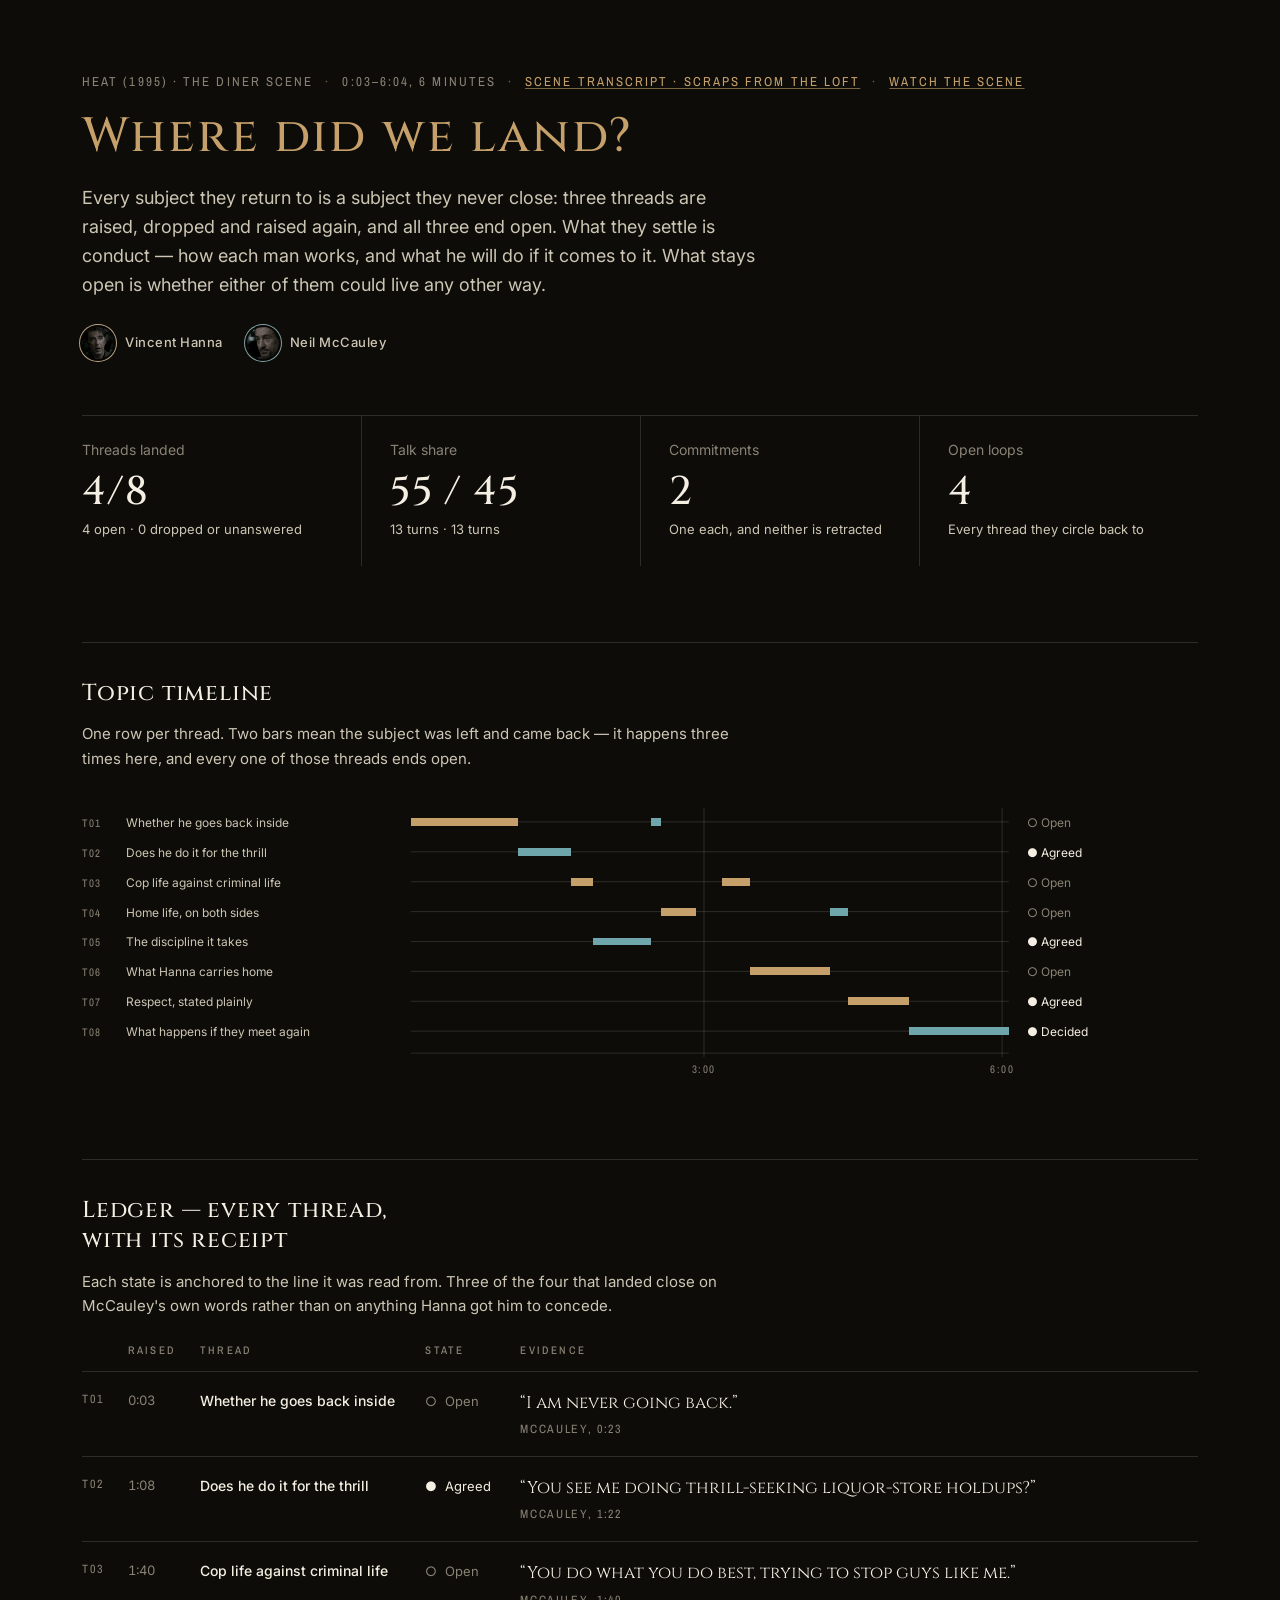
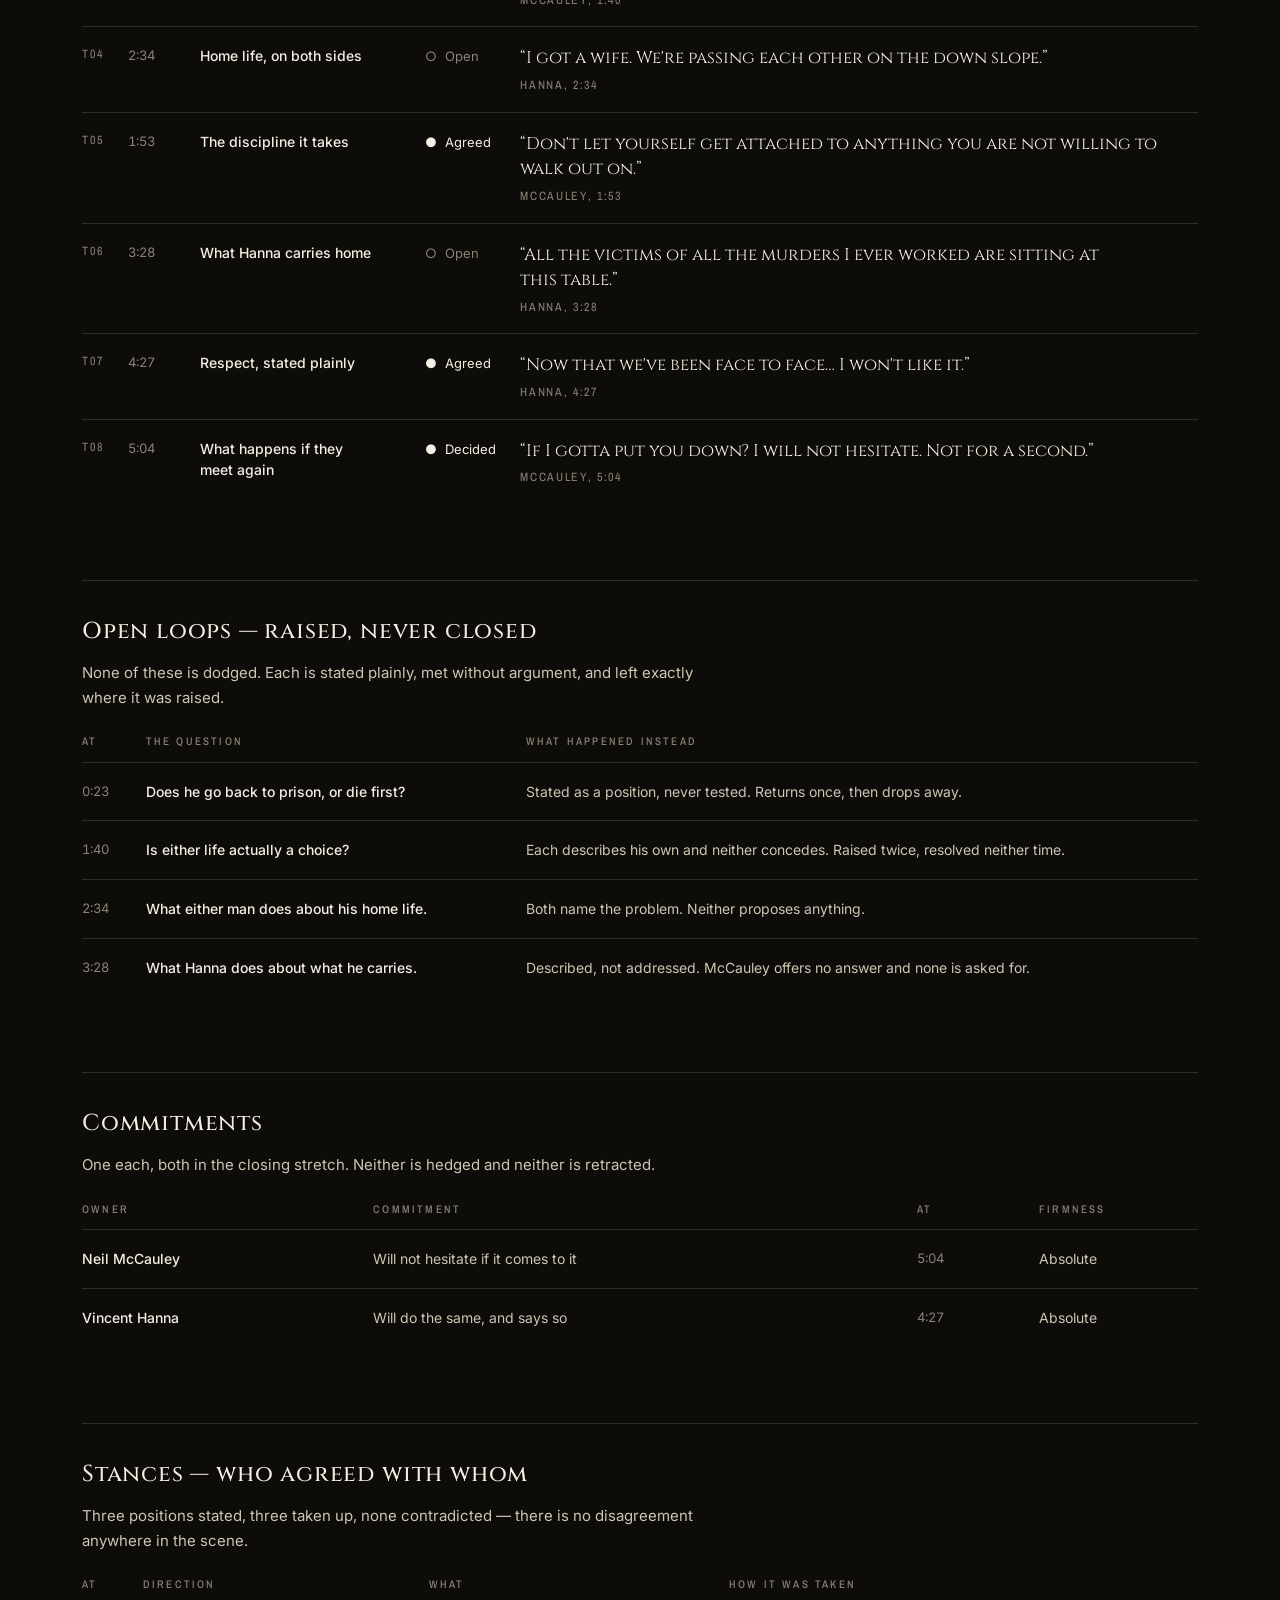
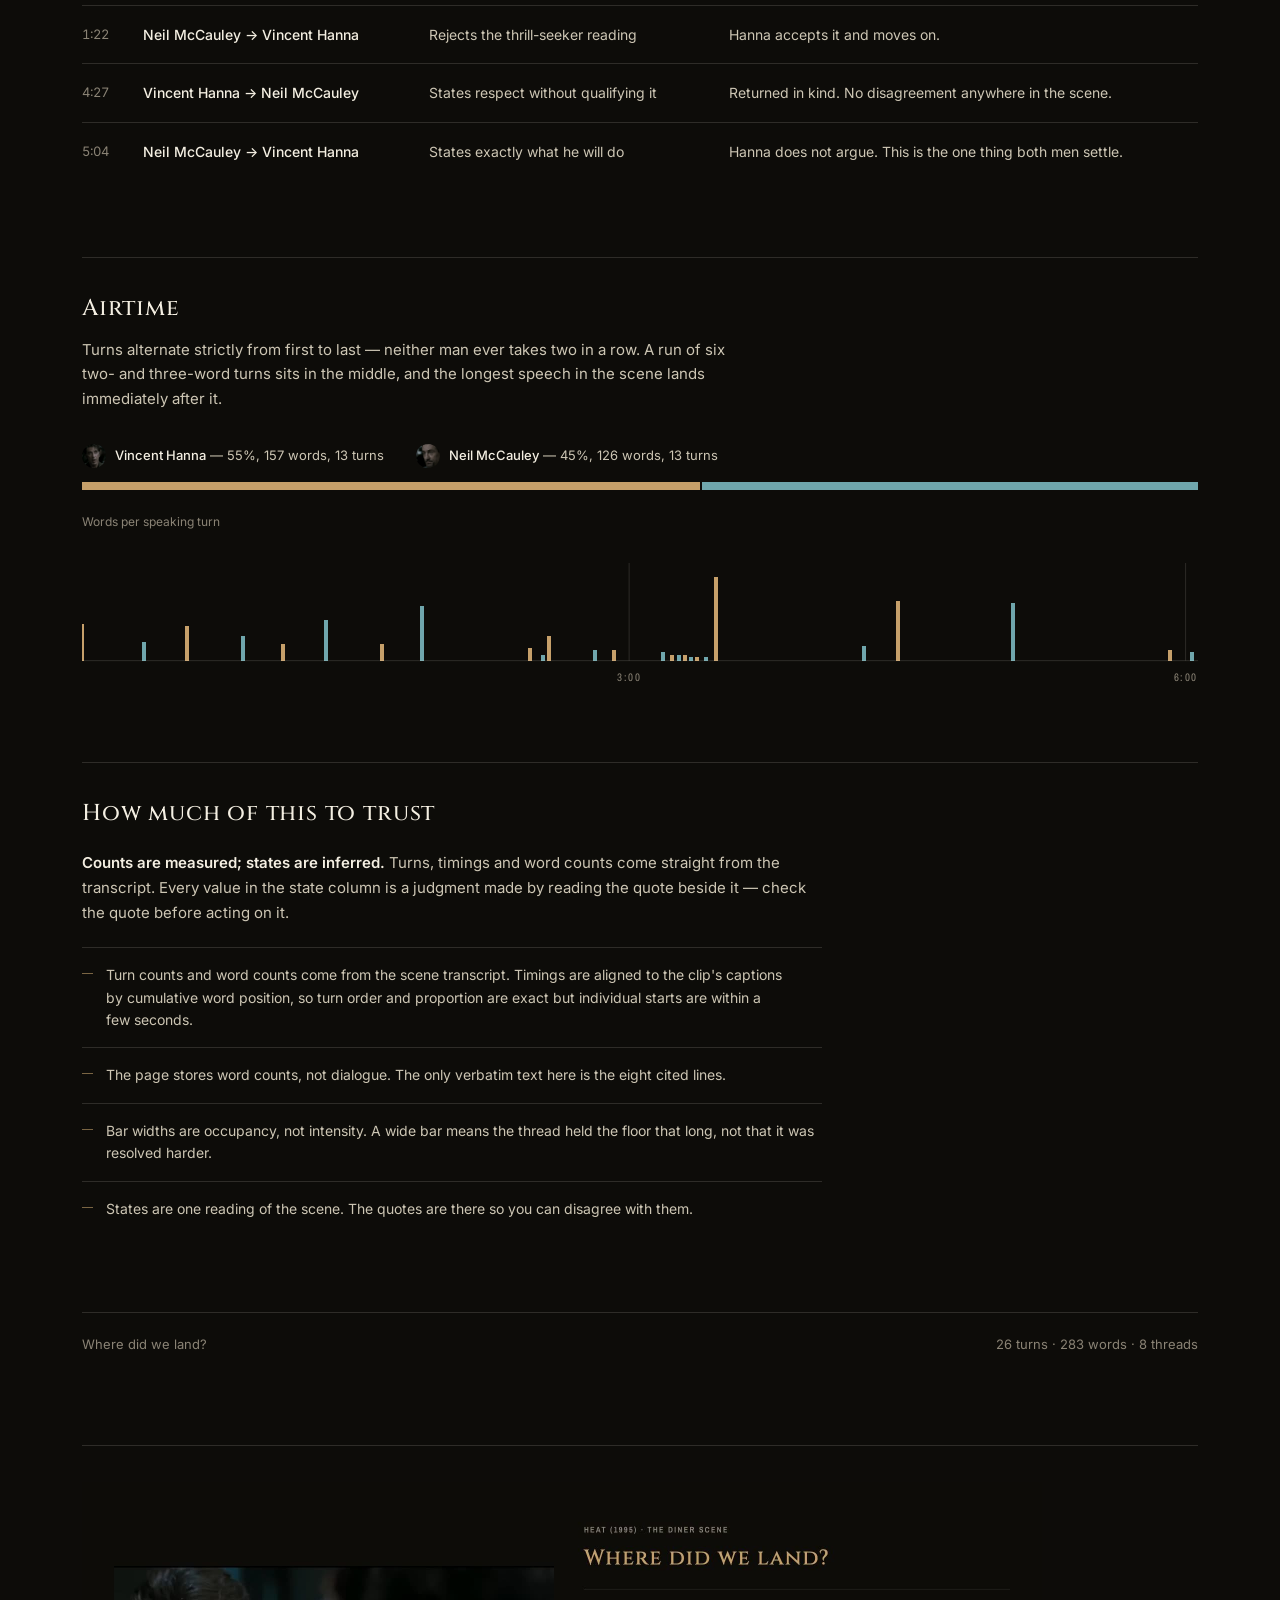
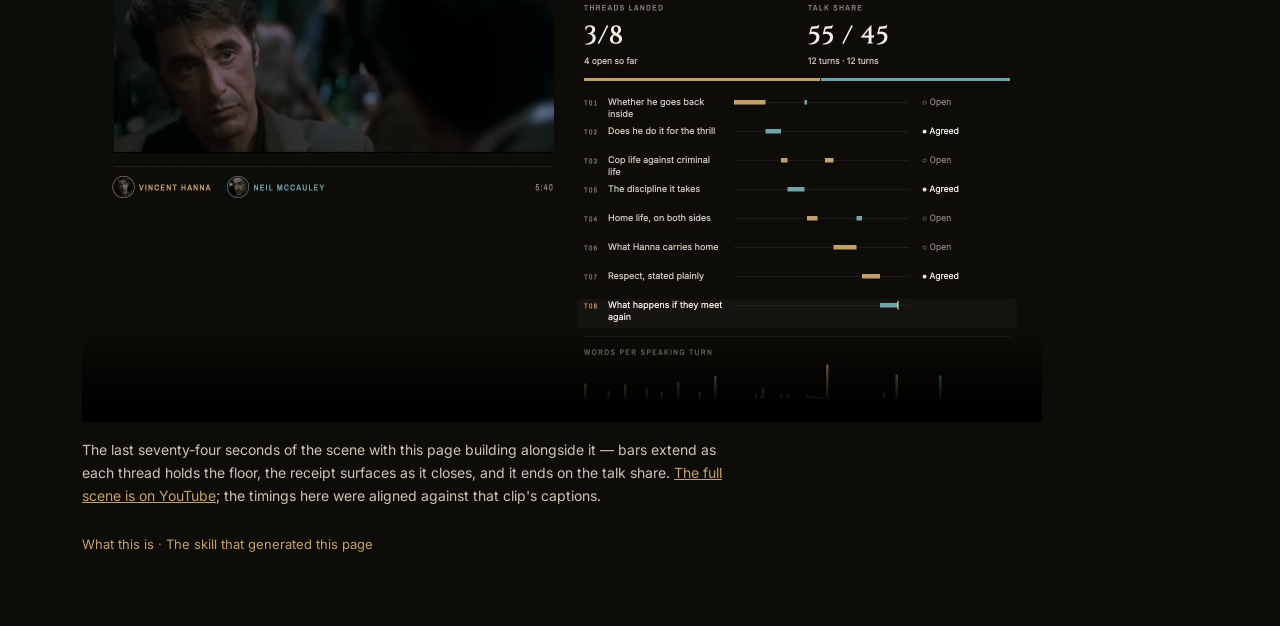
==== commit 78566737: "Make the page's prose carry the news, and check that it does The generated headline was restating th" ====
--- a/docs/heat.html
+++ b/docs/heat.html
@@ -4,7 +4,7 @@
 <title>Where did we land?</title>
 
 <script type="application/json" id="convo">
-{"meta":{"title":"Where did we land?","kind":"Heat (1995) · the diner scene","source":"Scene transcript · Scraps from the Loft","start":3,"end":364,"headline":"Six minutes, eight threads, four of them closed. The airtime splits 55/45 across thirteen turns each — the most evenly balanced conversation you are likely to watch. What they settle is only what each will do to the other.","sourceUrl":"https://scrapsfromtheloft.com/movies/heat-restaurant-scene-de-niro-al-pacino-transcript/","clipUrl":"https://www.youtube.com/watch?v=LUy2Wx_r0_w","clipLabel":"Watch the scene"},"participants":[{"name":"Vincent Hanna","avatar":"[data-uri]"},{"name":"Neil McCauley","avatar":"[data-uri]"}],"turns":[[0,3,18],[1,23,9],[0,37,17],[1,55,12],[0,68,8],[1,82,20],[0,100,8],[1,113,27],[0,148,6],[1,152,3],[0,154,12],[1,169,5],[0,175,5],[1,191,4],[0,194,3],[1,196,3],[0,198,3],[1,200,2],[0,202,2],[1,205,2],[0,208,41],[1,256,7],[0,267,29],[1,304,28],[0,355,5],[1,362,4]],"topics":[{"label":"Whether he goes back inside","segs":[[3,68,0],[148,154,1]],"state":"open","substantive":true,"quote":"I am never going back.","who":"McCauley","ts":"0:23"},{"label":"Does he do it for the thrill","segs":[[68,100,1]],"state":"agreed","substantive":true,"quote":"You see me doing thrill-seeking liquor-store holdups?","who":"McCauley","ts":"1:22"},{"label":"Cop life against criminal life","segs":[[100,113,0],[191,208,0]],"state":"open","substantive":true,"quote":"You do what you do best, trying to stop guys like me.","who":"McCauley","ts":"1:40"},{"label":"Home life, on both sides","segs":[[154,175,0],[256,267,1]],"state":"open","substantive":true,"quote":"I got a wife. We're passing each other on the down slope.","who":"Hanna","ts":"2:34"},{"label":"The discipline it takes","segs":[[113,148,1]],"state":"agreed","substantive":true,"quote":"Don't let yourself get attached to anything you are not willing to walk out on.","who":"McCauley","ts":"1:53"},{"label":"What Hanna carries home","segs":[[208,256,0]],"state":"open","substantive":true,"quote":"All the victims of all the murders I ever worked are sitting at this table.","who":"Hanna","ts":"3:28"},{"label":"Respect, stated plainly","segs":[[267,304,0]],"state":"agreed","substantive":true,"quote":"Now that we've been face to face… I won't like it.","who":"Hanna","ts":"4:27"},{"label":"What happens if they meet again","segs":[[304,364,1]],"state":"decided","substantive":true,"quote":"If I gotta put you down? I will not hesitate. Not for a second.","who":"McCauley","ts":"5:04"}],"commitmentsNote":"One each, and neither is retracted","openLoopsNote":"Four threads circle and never close","commitments":[{"owner":"Neil McCauley","what":"Will not hesitate if it comes to it","at":"5:04","firmness":"Absolute"},{"owner":"Vincent Hanna","what":"Will do the same, and says so","at":"4:27","firmness":"Absolute"}],"openLoops":[{"at":"0:23","question":"Does he go back to prison, or die first?","instead":"Stated as a position, never tested. Returns once, then drops away."},{"at":"1:40","question":"Is either life actually a choice?","instead":"Each describes his own and neither concedes. Raised twice, resolved neither time."},{"at":"2:34","question":"What either man does about his home life.","instead":"Both name the problem. Neither proposes anything."},{"at":"3:28","question":"What Hanna does about what he carries.","instead":"Described, not addressed. McCauley offers no answer and none is asked for."}],"stances":[{"at":"1:22","from":"Neil McCauley","to":"Vincent Hanna","what":"Rejects the thrill-seeker reading","note":"Hanna accepts it and moves on."},{"at":"4:27","from":"Vincent Hanna","to":"Neil McCauley","what":"States respect without qualifying it","note":"Returned in kind. No disagreement anywhere in the scene."},{"at":"5:04","from":"Neil McCauley","to":"Vincent Hanna","what":"States exactly what he will do","note":"Hanna does not argue. This is the one thing both men settle."}],"notes":{"timeline":"One row per thread. Two bars in a row mean the subject was left and returned to — it happens twice here, on the two threads neither man will close.","ledger":"Each state is anchored to the line it was read from.","openLoops":"Four of eight threads circle and never close. None is dodged; they are simply not settled.","commitments":"One each. Neither is hedged and neither is retracted.","stances":"Three positions stated, three accepted, no disagreement in six minutes.","airtime":"Thirteen turns each and a 55/45 word split, at roughly 47 words a minute."},"caveats":["Turn counts and word counts come from the scene transcript. Timings are aligned to the clip's captions by cumulative word position, so turn order and proportion are exact but individual starts are within a few seconds.","The page stores word counts, not dialogue. The only verbatim text here is the eight cited lines.","Bar widths are occupancy, not intensity. A wide bar means the thread held the floor that long, not that it was resolved harder.","States are one reading of the scene. The quotes are there so you can disagree with them."]}
+{"meta":{"title":"Where did we land?","kind":"Heat (1995) · the diner scene","source":"Scene transcript · Scraps from the Loft","start":3,"end":364,"headline":"Every subject they return to is a subject they never close: three threads are raised, dropped and raised again, and all three end open. What they settle is conduct — how each man works, and what he will do if it comes to it. What stays open is whether either of them could live any other way.","sourceUrl":"https://scrapsfromtheloft.com/movies/heat-restaurant-scene-de-niro-al-pacino-transcript/","clipUrl":"https://www.youtube.com/watch?v=LUy2Wx_r0_w","clipLabel":"Watch the scene"},"participants":[{"name":"Vincent Hanna","avatar":"[data-uri]"},{"name":"Neil McCauley","avatar":"[data-uri]"}],"turns":[[0,3,18],[1,23,9],[0,37,17],[1,55,12],[0,68,8],[1,82,20],[0,100,8],[1,113,27],[0,148,6],[1,152,3],[0,154,12],[1,169,5],[0,175,5],[1,191,4],[0,194,3],[1,196,3],[0,198,3],[1,200,2],[0,202,2],[1,205,2],[0,208,41],[1,256,7],[0,267,29],[1,304,28],[0,355,5],[1,362,4]],"topics":[{"label":"Whether he goes back inside","segs":[[3,68,0],[148,154,1]],"state":"open","substantive":true,"quote":"I am never going back.","who":"McCauley","ts":"0:23"},{"label":"Does he do it for the thrill","segs":[[68,100,1]],"state":"agreed","substantive":true,"quote":"You see me doing thrill-seeking liquor-store holdups?","who":"McCauley","ts":"1:22"},{"label":"Cop life against criminal life","segs":[[100,113,0],[191,208,0]],"state":"open","substantive":true,"quote":"You do what you do best, trying to stop guys like me.","who":"McCauley","ts":"1:40"},{"label":"Home life, on both sides","segs":[[154,175,0],[256,267,1]],"state":"open","substantive":true,"quote":"I got a wife. We're passing each other on the down slope.","who":"Hanna","ts":"2:34"},{"label":"The discipline it takes","segs":[[113,148,1]],"state":"agreed","substantive":true,"quote":"Don't let yourself get attached to anything you are not willing to walk out on.","who":"McCauley","ts":"1:53"},{"label":"What Hanna carries home","segs":[[208,256,0]],"state":"open","substantive":true,"quote":"All the victims of all the murders I ever worked are sitting at this table.","who":"Hanna","ts":"3:28"},{"label":"Respect, stated plainly","segs":[[267,304,0]],"state":"agreed","substantive":true,"quote":"Now that we've been face to face… I won't like it.","who":"Hanna","ts":"4:27"},{"label":"What happens if they meet again","segs":[[304,364,1]],"state":"decided","substantive":true,"quote":"If I gotta put you down? I will not hesitate. Not for a second.","who":"McCauley","ts":"5:04"}],"commitmentsNote":"One each, and neither is retracted","openLoopsNote":"Every thread they circle back to","commitments":[{"owner":"Neil McCauley","what":"Will not hesitate if it comes to it","at":"5:04","firmness":"Absolute"},{"owner":"Vincent Hanna","what":"Will do the same, and says so","at":"4:27","firmness":"Absolute"}],"openLoops":[{"at":"0:23","question":"Does he go back to prison, or die first?","instead":"Stated as a position, never tested. Returns once, then drops away."},{"at":"1:40","question":"Is either life actually a choice?","instead":"Each describes his own and neither concedes. Raised twice, resolved neither time."},{"at":"2:34","question":"What either man does about his home life.","instead":"Both name the problem. Neither proposes anything."},{"at":"3:28","question":"What Hanna does about what he carries.","instead":"Described, not addressed. McCauley offers no answer and none is asked for."}],"stances":[{"at":"1:22","from":"Neil McCauley","to":"Vincent Hanna","what":"Rejects the thrill-seeker reading","note":"Hanna accepts it and moves on."},{"at":"4:27","from":"Vincent Hanna","to":"Neil McCauley","what":"States respect without qualifying it","note":"Returned in kind. No disagreement anywhere in the scene."},{"at":"5:04","from":"Neil McCauley","to":"Vincent Hanna","what":"States exactly what he will do","note":"Hanna does not argue. This is the one thing both men settle."}],"notes":{"timeline":"One row per thread. Two bars mean the subject was left and came back — it happens three times here, and every one of those threads ends open.","ledger":"Each state is anchored to the line it was read from. Three of the four that landed close on McCauley's own words rather than on anything Hanna got him to concede.","openLoops":"None of these is dodged. Each is stated plainly, met without argument, and left exactly where it was raised.","commitments":"One each, both in the closing stretch. Neither is hedged and neither is retracted.","stances":"Three positions stated, three taken up, none contradicted — there is no disagreement anywhere in the scene.","airtime":"Turns alternate strictly from first to last — neither man ever takes two in a row. A run of six two- and three-word turns sits in the middle, and the longest speech in the scene lands immediately after it."},"caveats":["Turn counts and word counts come from the scene transcript. Timings are aligned to the clip's captions by cumulative word position, so turn order and proportion are exact but individual starts are within a few seconds.","The page stores word counts, not dialogue. The only verbatim text here is the eight cited lines.","Bar widths are occupancy, not intensity. A wide bar means the thread held the floor that long, not that it was resolved harder.","States are one reading of the scene. The quotes are there so you can disagree with them."]}
 </script>
 
 <style>
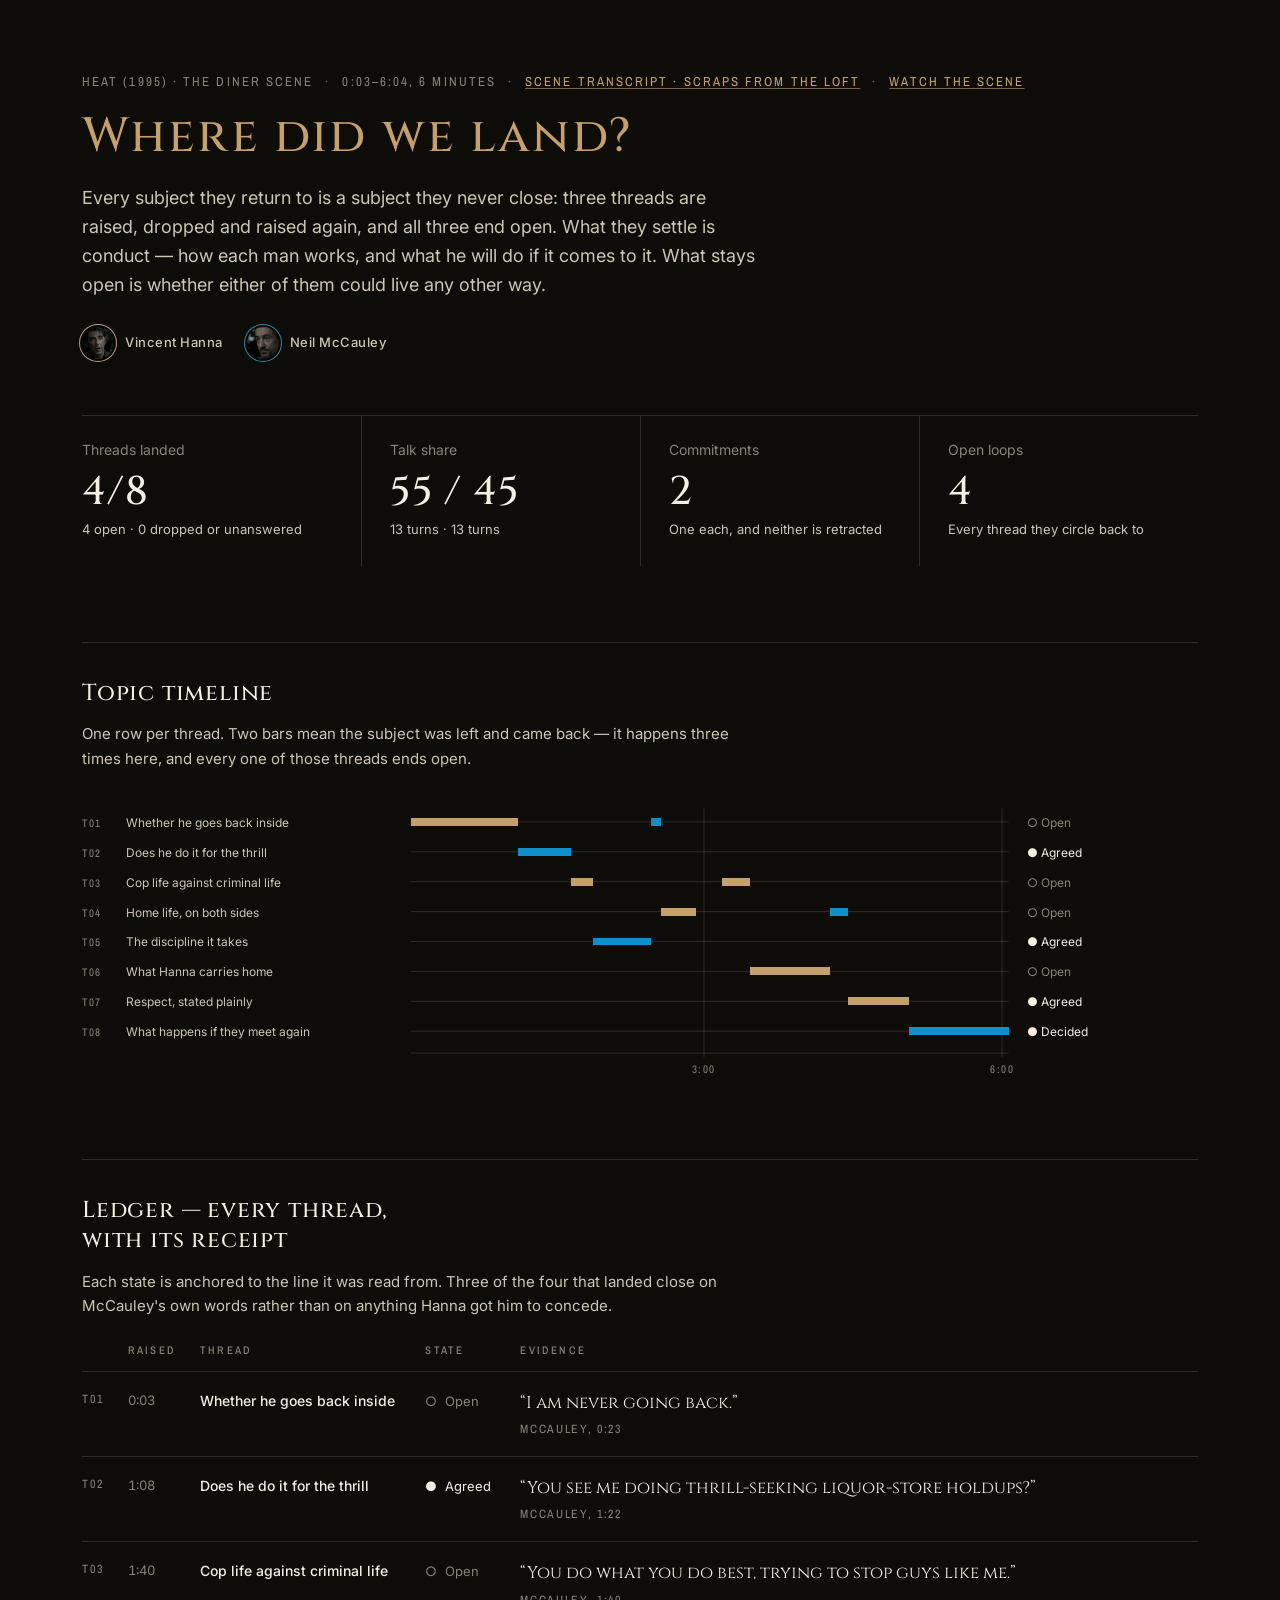
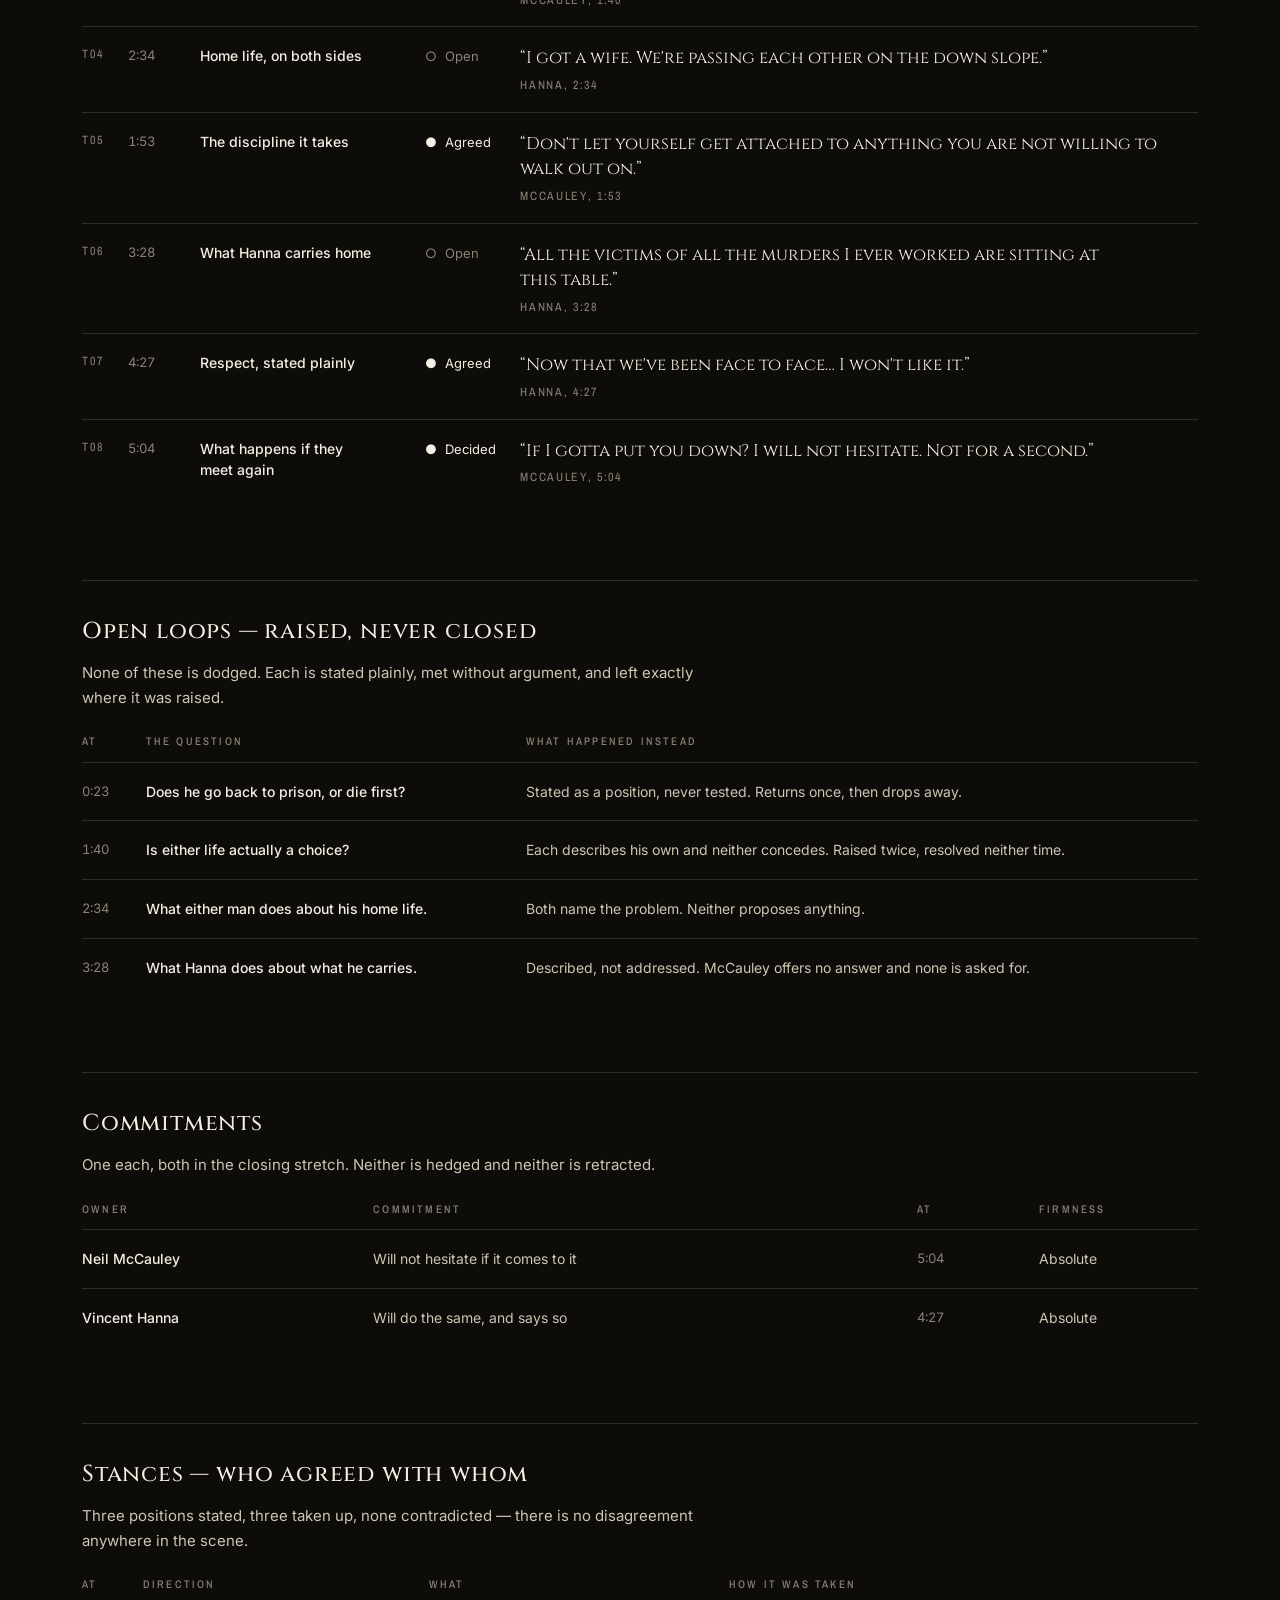
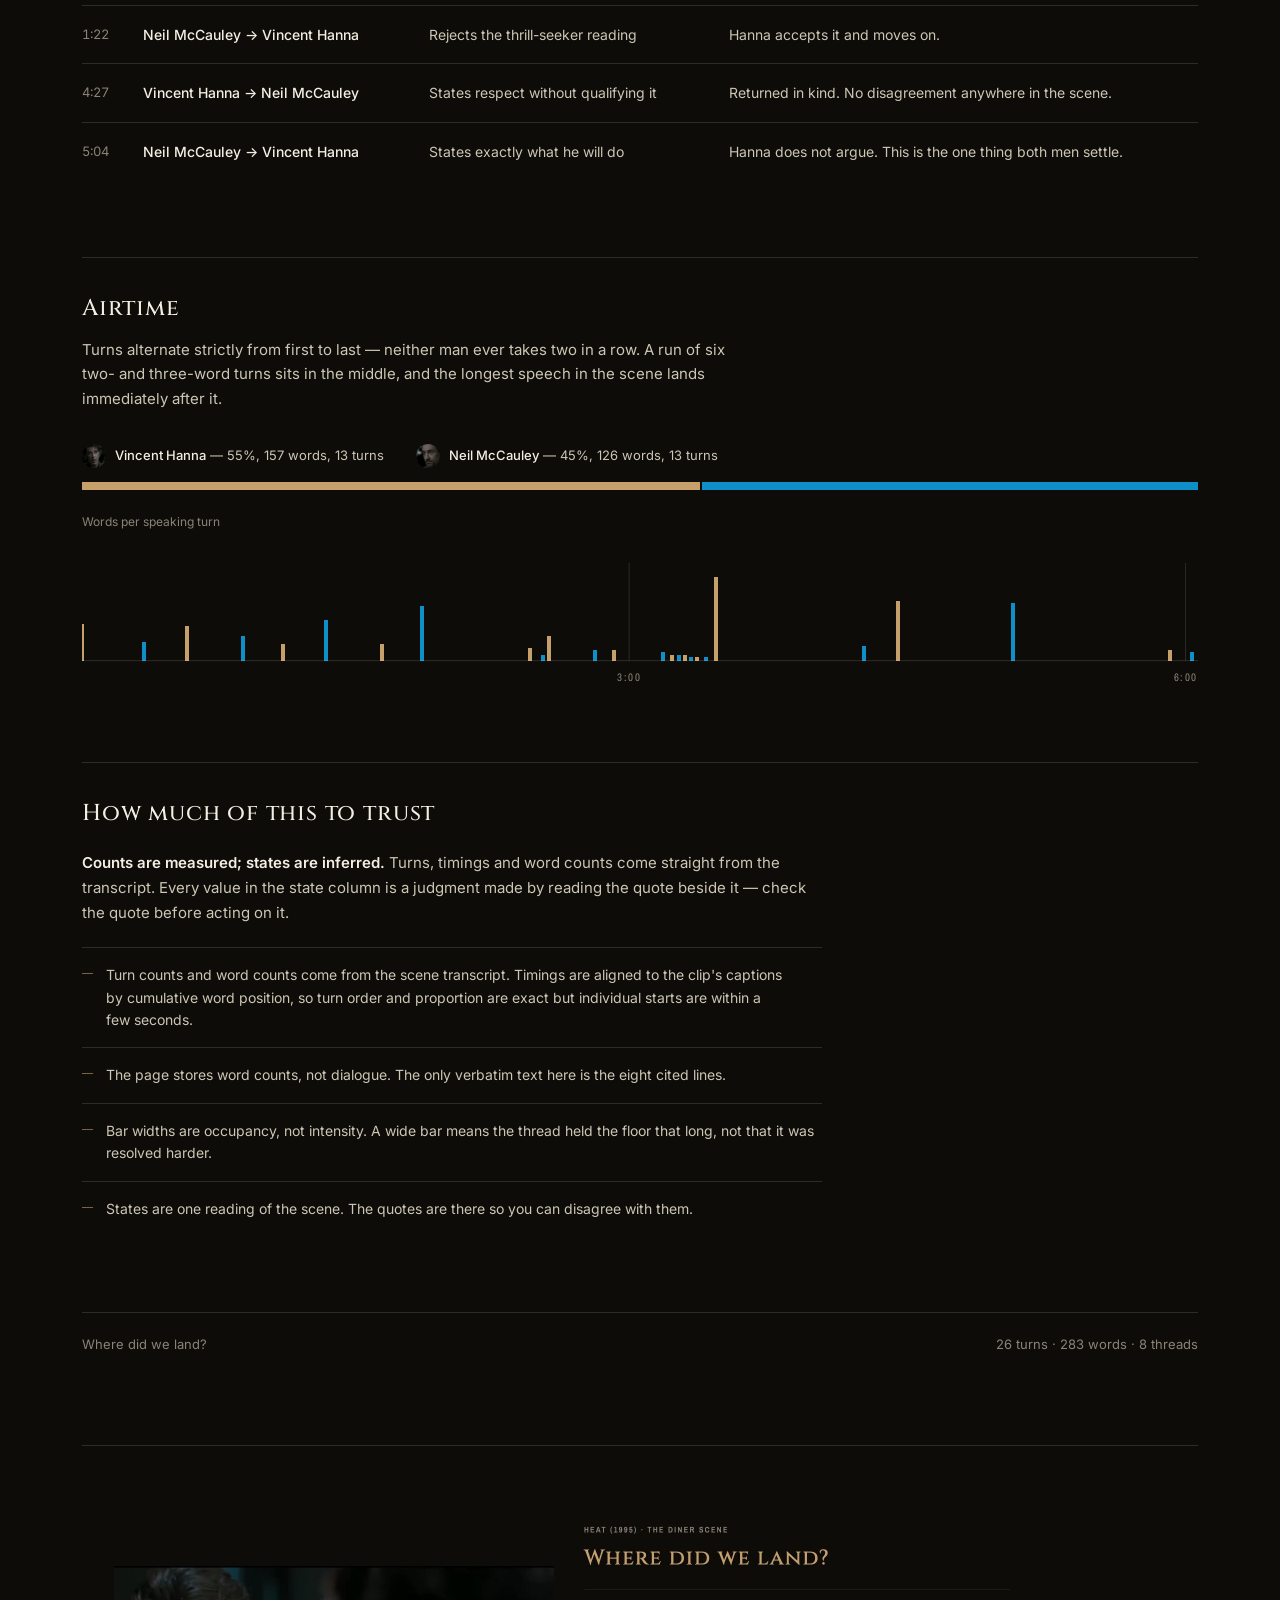
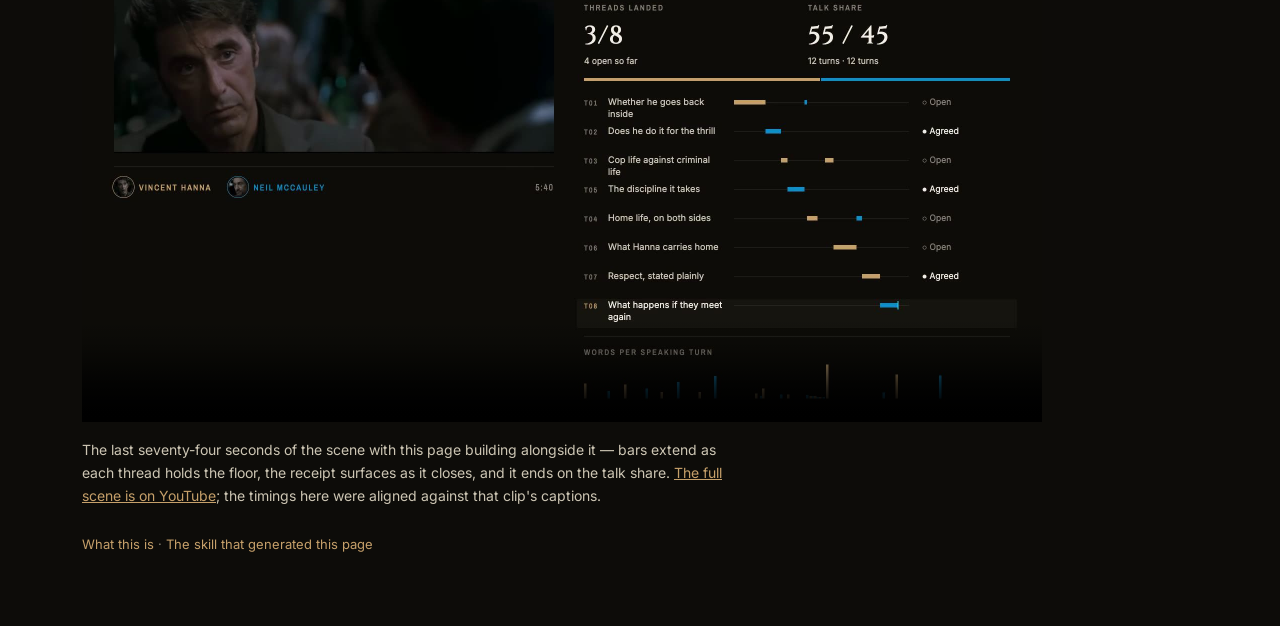
==== commit 30088d76: "Track the design system's move from teal to neon blue The Heat Noir tokens were updated: the duotone" ====
--- a/docs/heat.html
+++ b/docs/heat.html
@@ -451,7 +451,11 @@
    Tokens are lifted from the Heat Noir design system: warm near-black fields,
    warm off-white type, Cinzel for display, Archivo Narrow for meta labels,
    hard edges, hairline rules, no gradients, no shadows. At most two accents
-   in play — gold is Hanna, teal is McCauley.
+   in play — gold is Hanna, neon blue is McCauley.
+
+   The punched-up values (`--red-bright`, `--neon-blue-bright`) are the system's
+   key-moment accents and never carry body text. The base blue does the chart
+   work; the electric one is held back for a state that has genuinely failed.
 
    Almost all of it lands by redefining the template's own custom properties,
    which is why the charts recolour without a line of JavaScript changing.  */
@@ -471,8 +475,8 @@
 
   --indigo:#C6A06A;       /* speaker 0 — Hanna */
   --indigo-deep:#E0C08C;
-  --ink-dark:#6FA6AC;     /* speaker 1 — McCauley */
-  --teal:#6FA6AC;
+  --ink-dark:#0E8FC9;     /* speaker 1 — McCauley */
+  --teal:#0E8FC9;
   --teal-text:#F4EFE2;    /* a landed thread reads bright, an open one dim */
 
   --display:'Cinzel','Times New Roman',serif;
@@ -480,7 +484,15 @@
   --meta:'Archivo Narrow','Inter',sans-serif;
 
   --gold:#C6A06A;
-}
+  --neon-blue-bright:#22D3FF;
+  --red-bright:#FF4433;
+}
+
+/* A dropped or unanswered thread is the one genuinely bad state on this page,
+   so it gets the punched-up red — the template reaches for --ink here, which
+   the skin has already spent on body text. Heat has none; a future page might. */
+.tg.bad{color:var(--red-bright)}
+.f-bad{fill:var(--red-bright)}
 
 /* the poster's fields are flat and hard-edged — no soft wash */
 .hero::before{display:none}
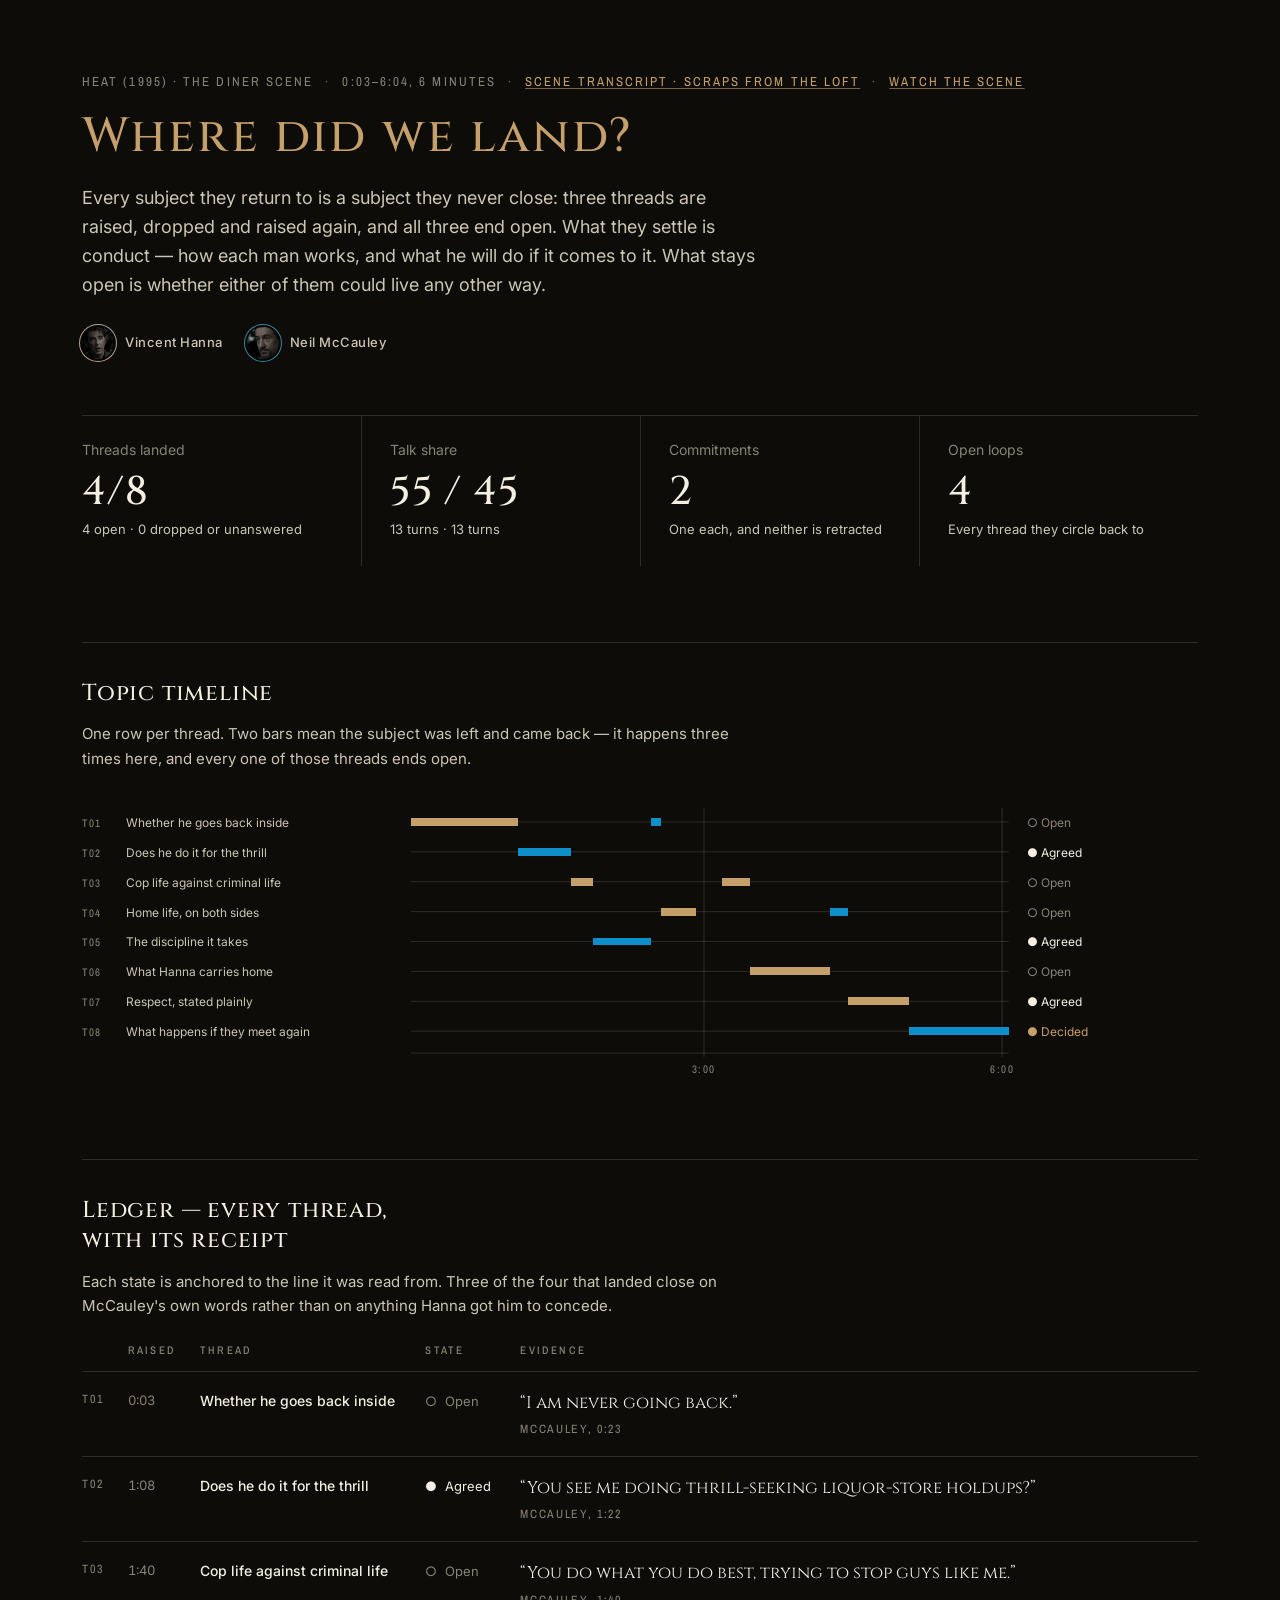
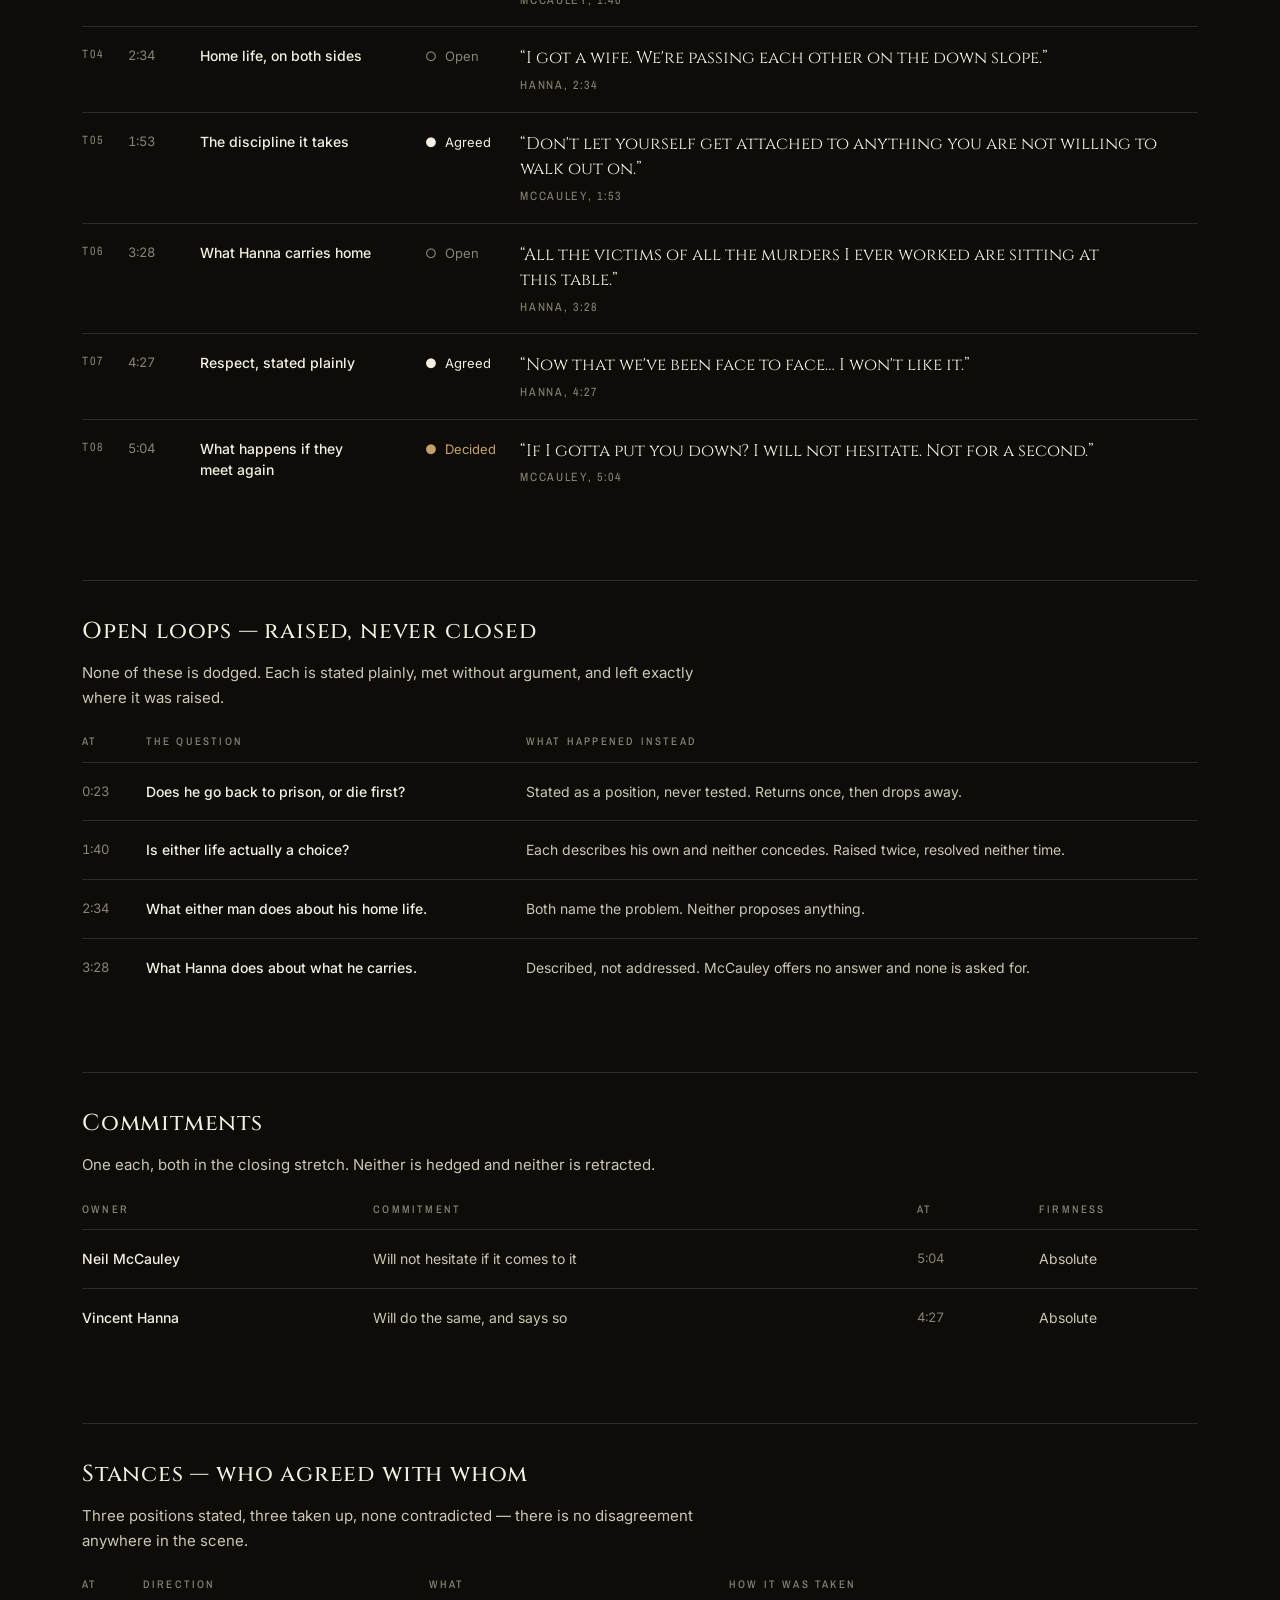
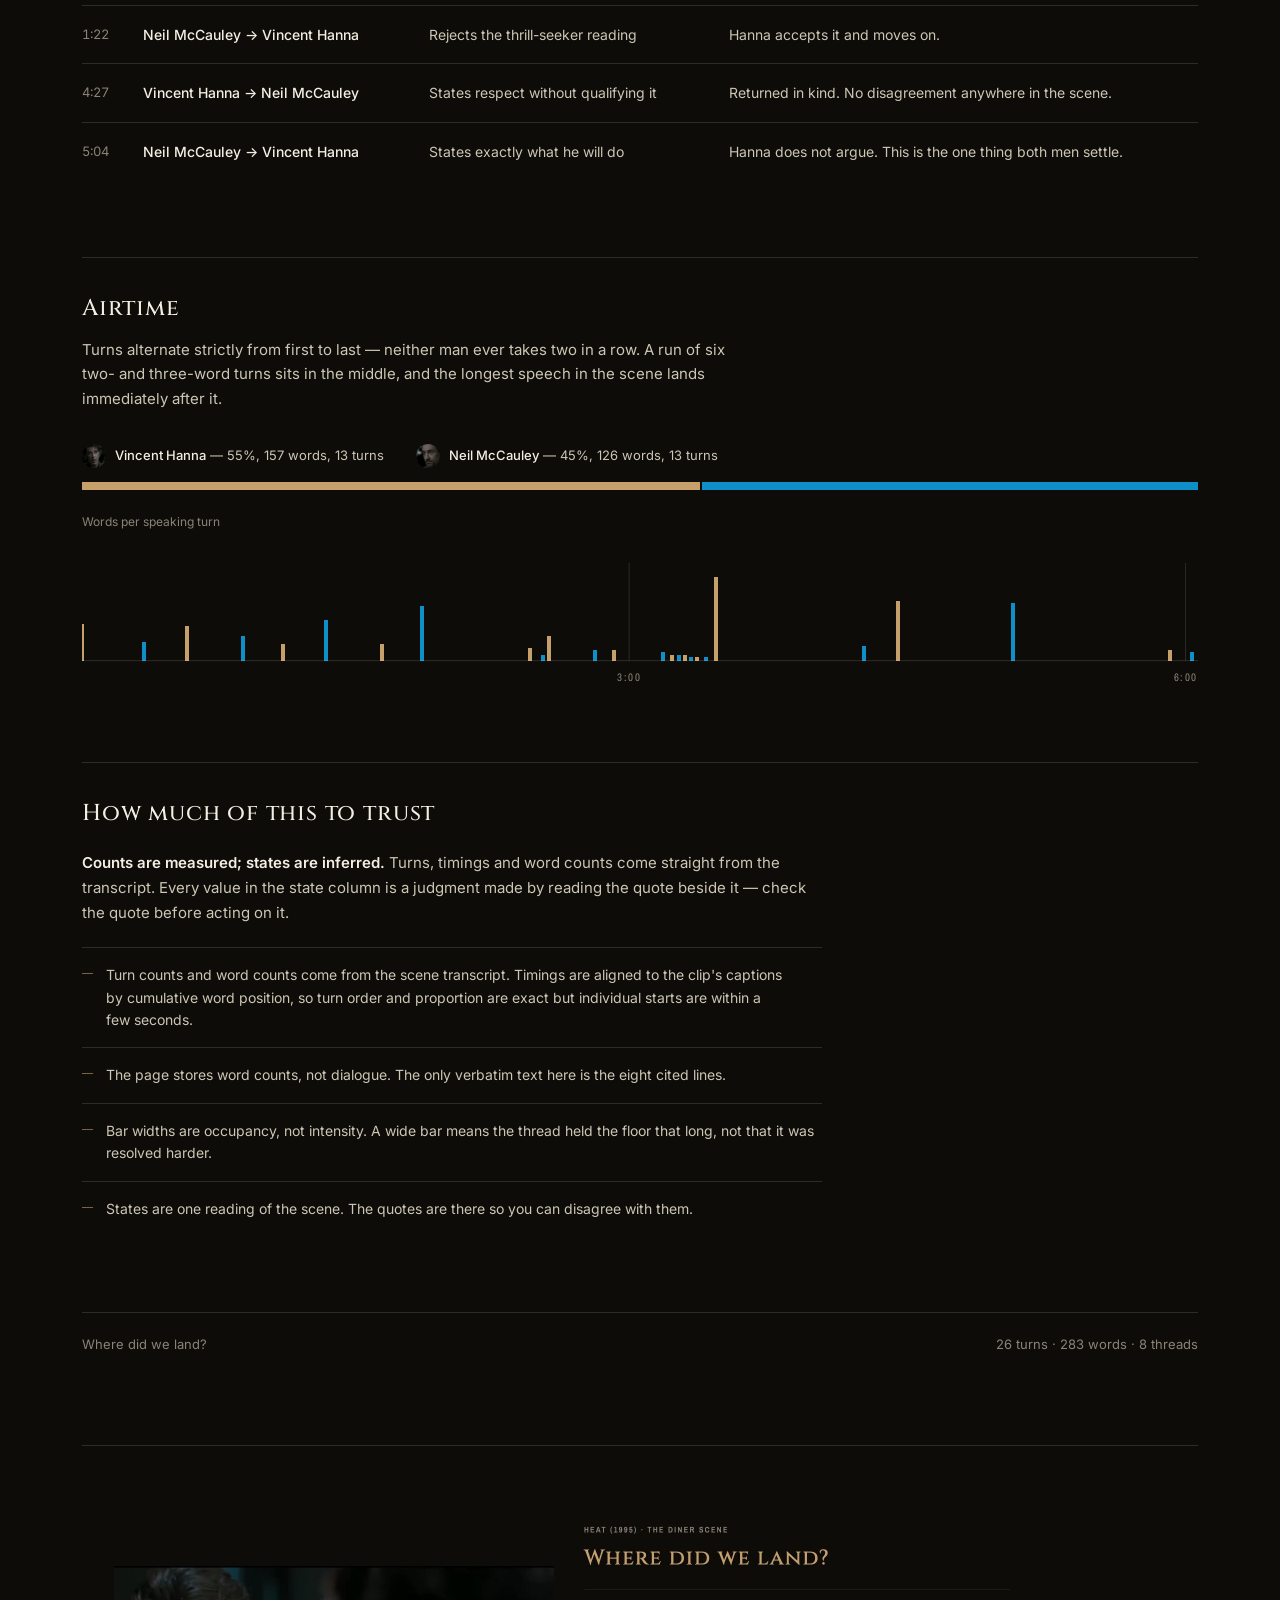
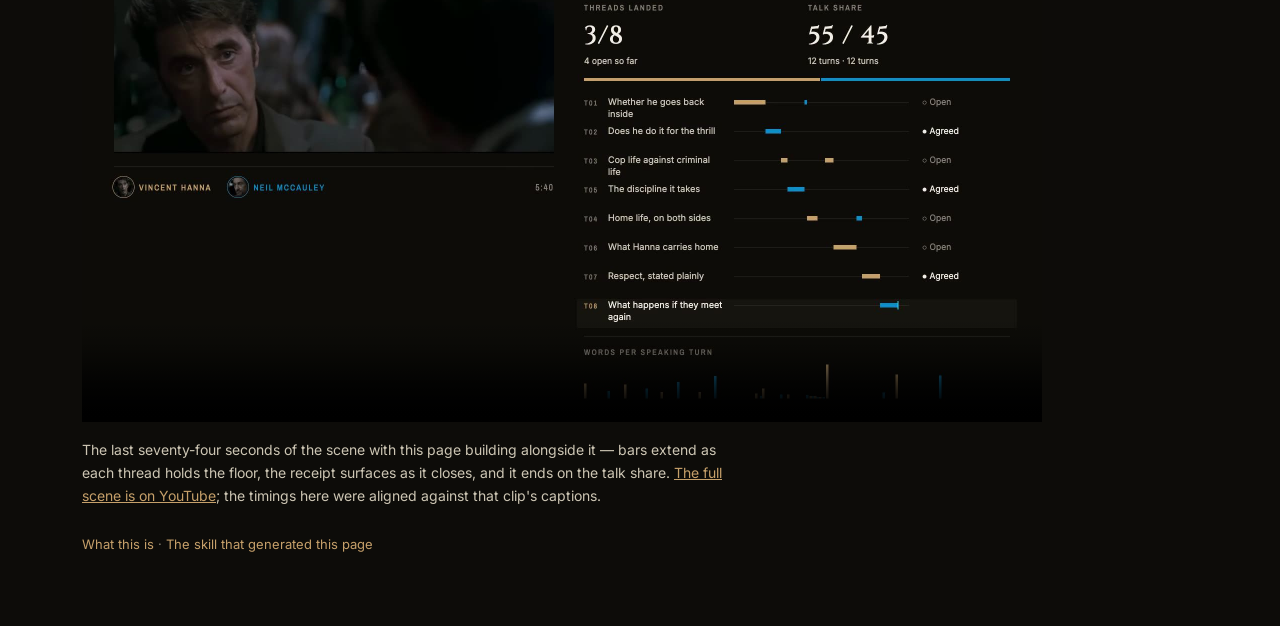
==== commit c3a7edaa: "Repair the frontmatter Prettier ate, and give the state column a signal Prettier read the frontmatte" ====
--- a/docs/heat.html
+++ b/docs/heat.html
@@ -259,7 +259,7 @@
     d.tabIndex = 0; d.setAttribute('role','region'); d.setAttribute('aria-label', label);
     return d;
   }
-  // cells: string | {cls,text} | {q,attr} | {tag:{label,tone,glyph}}
+  // cells: string | {cls,text} | {q,attr} | {tag:{label,tone,glyph,state}}
   function table(parent, label, cols, rows){
     var box = scroller('tbl', parent, label);
     var t = el('table', null, null, box);
@@ -275,7 +275,10 @@
           el('q', null, c.q, td);
           if (c.attr) el('span','attr', c.attr, td);
         } else if (c.tag){
-          var sp = el('span', 'tg ' + c.tag.tone, null, td);
+          /* tone drives the colour; the state name rides along so a skin can
+             single out one state — a lone `decided` reads differently to three
+             `agreed` — without the default page changing at all */
+          var sp = el('span', 'tg ' + c.tag.tone + ' s-' + c.tag.state, null, td);
           el('span','dot', c.tag.glyph, sp);
           sp.appendChild(document.createTextNode(c.tag.label));
         } else {
@@ -352,7 +355,7 @@
         tp.label + ' — ' + mmss(s[0]) + '–' + mmss(s[1]) + ', ' + P[s[2]].name;
     });
     var stt = st_of(tp.state);
-    var g = sv('text', {'class':'tag f-'+stt[1], x:LBL+PLOT+18, y:y+BAR+1}, s1);
+    var g = sv('text', {'class':'tag f-'+stt[1]+' f-s-'+tp.state, x:LBL+PLOT+18, y:y+BAR+1}, s1);
     g.textContent = stt[2] + '  ' + stt[0];
   });
   sv('line', {'class':'axis', x1:LBL, x2:LBL+PLOT,
@@ -366,7 +369,7 @@
       {cls:'rid',  text:'T'+pad2(i+1)},
       {cls:'tnum', text:mmss(tp.segs[0][0])},
       {cls:'hd',   text:tp.label},
-      {tag:{label:stt[0], tone:stt[1], glyph:stt[2]}},
+      {tag:{label:stt[0], tone:stt[1], glyph:stt[2], state:tp.state}},
       {q:tp.quote, attr:tp.who + ', ' + tp.ts}
     ];
   }));
@@ -543,6 +546,14 @@
   font:400 14px/1.65 var(--text);color:var(--ink2);
 }
 .filmstrip .cap a{color:var(--gold)}
+
+/* One thread in this scene is `decided` rather than `agreed`: the only thing
+   the two men settle. Gold is the system's primary emphasis, and a single
+   strong mark is what it is for, so that one row gets it and the rest stay
+   bright-on-dim. The template ships every state's name as a class for exactly
+   this; a page with no `decided` thread looks unchanged. */
+.tg.s-decided{color:var(--gold)}
+.f-s-decided{fill:var(--gold)}
 </style>
 
 <div class="wrap">
